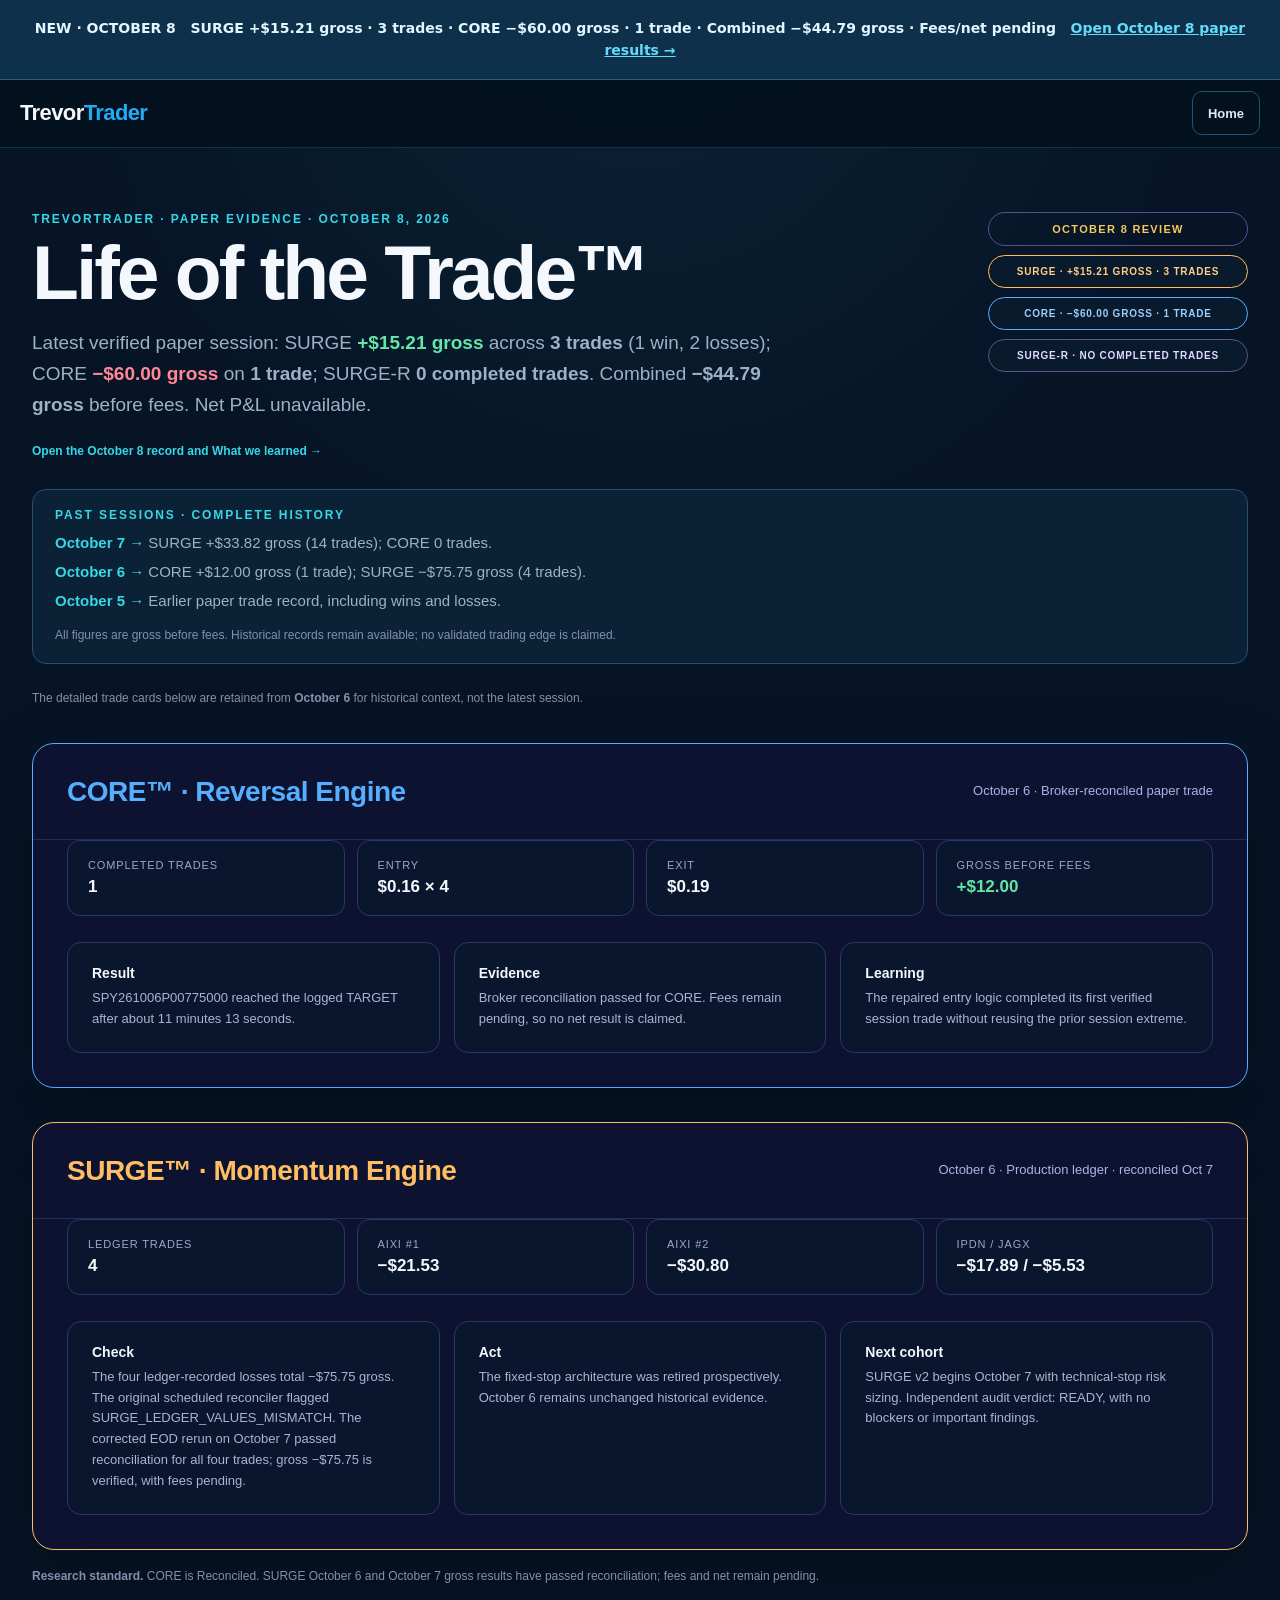
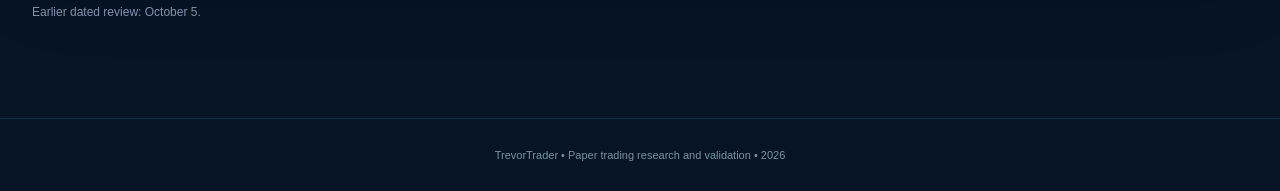
==== daily-review/index.html @ 9b9a7f78 "Feature October 8 on Life of the Trade and consolidate past session links" ====
<!DOCTYPE html>

<html lang="en">
<head>
<meta charset="utf-8"/>
<meta content="width=device-width,initial-scale=1,viewport-fit=cover" name="viewport"/>
<meta content="#061426" name="theme-color"/>
<meta content="October 8 reconciled CORE and SURGE paper results, What we learned, and links to all prior daily sessions." name="description"/>
<title>TrevorTrader | Life of the Trade</title>
<style>
:root {
  --bg:#061426;
  --panel:#0b1d33;
  --line:#1f4f78;
  --text:#f4f8fc;
  --muted:#9eb1c5;
  --cyan:#36d7e7;
  --green:#63e6a6;
  --red:#ff7185;
}

* {
  box-sizing:border-box;
}

html {
  -webkit-text-size-adjust:100%;
}

body {
  margin:0;
  background:
    radial-gradient(
      circle at 50% 0%,
      rgba(54,215,231,.08),
      transparent 30%
    ),
    var(--bg);
  color:var(--text);
  font-family:
    Inter,
    -apple-system,
    BlinkMacSystemFont,
    "Segoe UI",
    Arial,
    sans-serif;
}

a {
  color:inherit;
  text-decoration:none;
  -webkit-tap-highlight-color:transparent;
}

.topbar {
  min-height:68px;
  padding:
    0 max(20px,env(safe-area-inset-right))
    0 max(20px,env(safe-area-inset-left));
  display:flex;
  align-items:center;
  gap:20px;
  border-bottom:1px solid rgba(54,215,231,.18);
  background:rgba(4,17,31,.94);
  position:sticky;
  top:0;
  z-index:10;
  backdrop-filter:blur(14px);
  -webkit-backdrop-filter:blur(14px);
}

.brand {
  font-size:22px;
  font-weight:800;
  letter-spacing:-.6px;
}

.brand span {
  color:#22aaf4;
}

.nav {
  margin-left:auto;
  display:flex;
  align-items:center;
  gap:10px;
}

.nav a {
  min-height:44px;
  display:flex;
  align-items:center;
  justify-content:center;
  padding:0 15px;
  border:1px solid #1b5277;
  border-radius:10px;
  color:#d8eaf5;
  font-size:13px;
  font-weight:700;
}

.nav a.primary {
  background:#079cf1;
  border-color:#079cf1;
  color:white;
}

.wrap {
  width:min(1080px,calc(100% - 40px));
  margin:0 auto;
  padding:68px 0 80px;
}

.eyebrow {
  color:var(--cyan);
  font-size:12px;
  font-weight:800;
  letter-spacing:.16em;
}

h1 {
  font-size:clamp(38px,6vw,64px);
  line-height:1;
  letter-spacing:-2px;
  margin:10px 0 18px;
}

.intro {
  max-width:720px;
  color:var(--muted);
  font-size:17px;
  margin:0;
}

.summary {
  display:grid;
  grid-template-columns:repeat(3,1fr);
  gap:14px;
  margin:34px 0 44px;
}

.summary-card {
  padding:18px;
  border:1px solid var(--line);
  border-radius:15px;
  background:rgba(11,29,51,.82);
}

.summary-card small {
  display:block;
  color:var(--muted);
  text-transform:uppercase;
  letter-spacing:.09em;
  font-size:10px;
  font-weight:700;
}

.summary-card strong {
  display:block;
  margin-top:7px;
  font-size:21px;
}

.section-head {
  display:flex;
  justify-content:space-between;
  align-items:end;
  gap:20px;
  margin-bottom:16px;
}

.section-head h2 {
  margin:0;
  font-size:25px;
}

.section-head span {
  color:var(--muted);
  font-size:12px;
}

.reviews {
  display:grid;
  gap:14px;
}

.review {
  display:grid;
  grid-template-columns:1fr auto;
  gap:24px;
  align-items:center;
  padding:23px;
  border:1px solid var(--line);
  border-radius:17px;
  background:
    linear-gradient(
      135deg,
      rgba(11,35,58,.98),
      rgba(7,24,42,.98)
    );
  transition:transform .15s ease,border-color .15s ease;
}

.review:hover {
  transform:translateY(-2px);
  border-color:var(--cyan);
}

.latest {
  color:var(--green);
  font-size:10px;
  font-weight:800;
  letter-spacing:.14em;
  margin-bottom:7px;
}

.review-date {
  color:var(--cyan);
  font-size:11px;
  font-weight:800;
  letter-spacing:.12em;
}

.review h3 {
  margin:5px 0 7px;
  font-size:23px;
}

.meta {
  display:flex;
  flex-wrap:wrap;
  gap:8px 16px;
  color:var(--muted);
  font-size:13px;
}

.verified {
  color:var(--green);
  font-weight:700;
}

.result {
  text-align:right;
  min-width:130px;
}

.pnl {
  font-size:27px;
  font-weight:800;
}

.positive {
  color:var(--green);
}

.negative {
  color:var(--red);
}

.neutral {
  color:var(--text);
}

.open {
  margin-top:7px;
  color:var(--cyan);
  font-size:12px;
  font-weight:800;
}

.note {
  margin-top:36px;
  padding:20px;
  border:1px solid rgba(54,215,231,.22);
  border-radius:15px;
  background:rgba(7,24,42,.65);
  color:var(--muted);
  font-size:13px;
}

.note strong {
  color:#dff7ff;
}

footer {
  padding:
    30px 20px
    calc(30px + env(safe-area-inset-bottom));
  text-align:center;
  border-top:1px solid rgba(54,215,231,.15);
  color:#7893a5;
  font-size:11px;
}

@media(max-width:700px) {
  .topbar {
    min-height:64px;
    padding-left:max(14px,env(safe-area-inset-left));
    padding-right:max(14px,env(safe-area-inset-right));
  }

  .brand {
    font-size:19px;
  }

  .nav a {
    padding:0 12px;
    font-size:12px;
  }

  .wrap {
    width:calc(100% - 28px);
    padding:44px 0 60px;
  }

  h1 {
    font-size:42px;
    letter-spacing:-1.5px;
  }

  .intro {
    font-size:15px;
  }

  .summary {
    grid-template-columns:1fr;
    gap:9px;
    margin:26px 0 36px;
  }

  .summary-card {
    display:flex;
    justify-content:space-between;
    align-items:center;
    padding:14px 16px;
  }

  .summary-card strong {
    margin:0;
    font-size:18px;
  }

  .section-head {
    align-items:flex-start;
    flex-direction:column;
    gap:3px;
  }

  .review {
    grid-template-columns:1fr;
    gap:18px;
    padding:19px;
  }

  .review h3 {
    font-size:21px;
  }

  .result {
    display:flex;
    justify-content:space-between;
    align-items:center;
    text-align:left;
    min-width:0;
    padding-top:14px;
    border-top:1px solid #173b59;
  }

  .pnl {
    font-size:24px;
  }

  .open {
    margin:0;
  }

  .note {
    margin-top:28px;
    padding:17px;
  }
}

.trade-card{max-width:1120px;margin-left:auto;margin-right:auto}
.chart-shell svg{display:block;width:100%;height:auto}
.timeline{gap:18px}
.stage span{line-height:1.45}
.story p{line-height:1.5}
@media (min-width:900px){
  .wrap{max-width:1180px}
  .trade-card{padding:24px 26px 22px}
}
</style>
<style>
.life-preview{margin-top:38px;border:1px solid #1f4f78;border-radius:18px;background:#0b1d33;padding:26px;text-align:left}.life-preview h2{margin:0;font-size:22px}.life-preview .soon{float:right;color:#63e6a6;font-size:10px;font-weight:800;letter-spacing:.12em}.life-steps{display:grid;grid-template-columns:repeat(5,1fr);gap:9px;margin:22px 0}.life-step{border:1px solid #1b4567;border-radius:11px;padding:13px;background:#08182a}.life-step b{display:block;color:#36d7e7;font-size:10px;letter-spacing:.08em}.life-step strong{display:block;margin-top:6px;font-size:13px}.life-step span{display:block;margin-top:5px;color:#9eb1c5;font-size:10px;line-height:1.35}.life-chart{margin-top:18px;border-top:1px solid #173b59;padding-top:20px}.life-chart svg{width:100%;height:auto;display:block}.life-caption{display:grid;grid-template-columns:repeat(3,1fr);gap:10px;margin-top:22px}.life-caption div{border:1px solid #173b59;border-radius:10px;padding:13px}.life-caption strong{display:block;font-size:12px}.life-caption span{display:block;color:#9eb1c5;font-size:10px;line-height:1.4;margin-top:4px}@media(max-width:700px){.life-steps{grid-template-columns:1fr}.life-caption{grid-template-columns:1fr}.life-preview{padding:18px}}
</style><style>
.hero-life{display:flex;justify-content:space-between;gap:24px;align-items:end}.hero-life .soon-pill{white-space:nowrap;border:1px solid #594f93;border-radius:999px;padding:8px 13px;color:#f4c95d;font-size:10px;font-weight:800}.engine-stack{display:flex;flex-direction:column;gap:9px;align-items:flex-end}.engine-pill{white-space:nowrap;border:1px solid #2b5d7e;border-radius:999px;padding:10px 14px;background:#081a2c;color:#dcebf5;font-size:10px;font-weight:800;letter-spacing:.08em}.engine-pill.active{border-color:#36d7e7;color:#9cf4ff}.engine-pill.soon{border-color:#594f93;color:#f4c95d}.engine-pill small{color:#8298aa;font-size:8px;margin-right:6px;letter-spacing:.12em}@media(max-width:700px){.engine-stack{align-items:flex-start}}.trade-card{margin-top:30px;border:1px solid #2b3768;border-radius:18px;background:#0c1230;overflow:hidden}.trade-title{display:flex;justify-content:space-between;gap:20px;padding:20px 24px;border-bottom:1px solid #242d57}.trade-title h2{margin:0;font-size:20px}.trade-title span{color:#aab3e7;font-size:12px}.timeline{display:grid;grid-template-columns:repeat(5,1fr);padding:20px 24px 8px;position:relative}.timeline:before{content:"";position:absolute;left:7%;right:7%;top:34px;height:2px;background:linear-gradient(90deg,#805cff,#36d7e7,#63e6a6,#f4c95d)}.stage{position:relative;padding:32px 12px 12px 0}.stage i{position:absolute;top:5px;left:0;width:22px;height:22px;border-radius:50%;display:grid;place-items:center;background:#0c1230;border:1px solid #805cff;color:#fff;font-style:normal;font-size:10px}.stage strong{display:block;font-size:13px}.stage b{display:block;color:#78dff0;font-size:11px;margin-top:4px}.stage span{display:block;color:#9ca8c7;font-size:10px;line-height:1.35;margin-top:4px}.chart-shell{padding:8px 24px 0}.chart-shell svg{width:100%;height:auto;display:block}.metrics{display:grid;grid-template-columns:repeat(5,1fr);border-top:1px solid #242d57;border-bottom:1px solid #242d57}.metric{padding:15px 20px;border-right:1px solid #242d57}.metric:last-child{border-right:0}.metric small{display:block;color:#9ca8c7;font-size:10px}.metric strong{display:block;margin-top:4px;font-size:18px}.metric .gain{color:#63e6a6}.story{display:grid;grid-template-columns:repeat(3,1fr)}.story div{padding:20px 24px;border-right:1px solid #242d57}.story div:last-child{border-right:0}.story strong{display:block;font-size:12px}.story p{margin:7px 0 0;color:#a9b5cf;font-size:11px;line-height:1.5}.preview-note{margin:14px 2px 0;color:#8390ad;font-size:10px;line-height:1.5}@media(max-width:700px){.hero-life{align-items:flex-start;flex-direction:column}.timeline{grid-template-columns:1fr}.timeline:before{display:none}.stage{padding:10px 0 10px 34px}.stage i{top:8px}.metrics{grid-template-columns:1fr 1fr}.metric{border-bottom:1px solid #242d57}.story{grid-template-columns:1fr}.story div{border-right:0;border-bottom:1px solid #242d57}.trade-title{flex-direction:column}.chart-shell{padding:8px 10px 0}}
</style><style id="life-of-trade-redesign">
/* Life of the Trade desktop-first redesign */
.wrap{width:min(1440px,calc(100% - 64px));max-width:none;padding:64px 0 96px}
.hero-life{max-width:1320px;margin:0 auto 34px;align-items:center}
.hero-life h1{font-size:clamp(52px,6vw,82px);letter-spacing:-3px;margin:8px 0 16px}
.hero-life .intro{max-width:900px;font-size:19px;line-height:1.65}
.hero-life .soon-pill{padding:10px 16px;font-size:11px;letter-spacing:.12em}
.trade-card{max-width:1320px;margin:0 auto;border-radius:22px;padding:0!important;box-shadow:0 28px 80px rgba(0,0,0,.24)}
.trade-title{padding:28px 34px;align-items:center}
.trade-title h2{font-size:28px;letter-spacing:-.5px}
.trade-title span{font-size:13px}
.timeline{padding:28px 34px 20px;gap:22px}
.timeline:before{left:5%;right:5%;top:42px}
.stage{padding:38px 18px 18px 0}
.stage i{width:28px;height:28px;top:0;font-size:11px}
.stage strong{font-size:16px}
.stage b{font-size:13px;margin-top:6px}
.stage span{font-size:12px;line-height:1.5;margin-top:7px;max-width:190px}
.chart-shell{margin:10px 34px 30px;padding:20px 18px 12px;border:1px solid #242d57;border-radius:16px;background:#090f27;overflow-x:auto}
.chart-shell svg{width:100%;min-width:900px;height:auto}
.metrics{margin:0 34px 26px;gap:12px;border:0}
.metric{border:1px solid #2b3768!important;border-radius:13px;background:#09162d;padding:18px 20px}
.metric small{font-size:11px;text-transform:uppercase;letter-spacing:.08em}
.metric strong{font-size:24px;margin-top:6px}
.story{margin:0 34px 34px;gap:14px}
.story div{border:1px solid #2b3768!important;border-radius:14px;background:#09162d;padding:22px 24px}
.story strong{font-size:14px}
.story p{font-size:13px;line-height:1.6}
.preview-note{max-width:1320px;margin:16px auto 0;font-size:11px;line-height:1.6}
@media(max-width:900px){
 .wrap{width:min(100% - 36px,760px);padding:42px 0 72px}
 .hero-life{align-items:flex-start;flex-direction:column;margin-bottom:24px}
 .hero-life h1{font-size:clamp(44px,12vw,64px)}
 .hero-life .intro{font-size:16px}
 .trade-title{padding:22px}
 .timeline{grid-template-columns:1fr;padding:20px 22px;gap:4px}
 .timeline:before{display:none}
 .stage{padding:12px 0 12px 42px}
 .stage i{top:10px}
 .stage span{max-width:none}
 .chart-shell{margin:4px 16px 22px;padding:12px 8px 8px}
 .chart-shell svg{min-width:760px}
 .metrics{margin:0 16px 20px;grid-template-columns:repeat(2,1fr)}
 .story{margin:0 16px 22px;grid-template-columns:1fr}
}
@media(max-width:560px){
 .wrap{width:calc(100% - 24px);padding-top:30px}
 .topbar{min-height:58px}
 .brand{font-size:20px}
 .hero-life h1{font-size:44px;letter-spacing:-2px}
 .trade-title h2{font-size:24px}
 .metrics{grid-template-columns:1fr 1fr}
 .metric{padding:15px}
 .metric strong{font-size:20px}
}
</style>
<style id="three-engine-stories">
.trade-card{--engine:#56aeff;border-color:var(--engine)}.trade-card .trade-title h2{color:var(--engine)}.trade-card .timeline:before{background:var(--engine)}.trade-card .stage i{border-color:var(--engine)}.trade-card .stage b{color:var(--engine)}.engine-pill.core-pill{border-color:#56aeff;color:#9bceff}.engine-pill.surge-pill{border-color:#ffbe61;color:#ffce89}.story-disclosure{margin:16px 24px;padding:14px 16px;border:1px solid #ffffff20;border-radius:10px;color:#b7c8dc;font-size:12px;line-height:1.7}.trade-card{scroll-margin-top:24px}.metrics{grid-template-columns:repeat(4,minmax(0,1fr))}.metric strong{font-size:17px}.trade-title span{line-height:1.6}.chart-shell svg text{font-family:Arial,sans-serif}.chart-shell svg{min-width:720px}.trade-title h2{line-height:1.4}.preview-note{font-size:12px;line-height:1.7}@media(max-width:700px){.metrics{grid-template-columns:repeat(2,minmax(0,1fr))}.story-disclosure{margin:14px}.engine-pill{white-space:normal}.chart-shell svg{min-width:720px}}
</style><style id="hero-alignment-2026-10-08">
/* Shared edges: hero, review link and historical record all use .wrap width. */
.hero-life{max-width:none;width:100%;display:grid;grid-template-columns:minmax(0,1fr) 260px;gap:28px;align-items:start;margin:0 auto 20px}
.hero-life>div:first-child{min-width:0}
.hero-life .intro{max-width:780px}
.hero-life .engine-stack{width:100%;display:flex;flex-direction:column;align-items:stretch;gap:9px}
.hero-life .engine-stack>*{display:block;width:100%;text-align:center;white-space:normal}
.hero-life .engine-pill{padding:10px 12px}
@media(max-width:900px){
 .hero-life{grid-template-columns:minmax(0,1fr);gap:20px}
 .hero-life .engine-stack{width:min(100%,360px)}
}
</style><style id="slogan-branding">.engine-story-tagline{display:inline-block;font-size:14px;font-weight:500;letter-spacing:0;color:#bfd1e1;margin-top:8px}.engine-story-tagline sup{font-size:9px}</style><style id="stop-outcome-stats">.metric .loss{color:#ff9aa6}</style></head>
<body>
<div style="padding:17px 20px;text-align:center;background:#0e304a;border-bottom:1px solid #285f7d;color:#e1f6ff;font:600 14px/1.6 system-ui,sans-serif"><strong>NEW · OCTOBER 8</strong> &nbsp; SURGE +$15.21 gross · 3 trades · CORE −$60.00 gross · 1 trade · Combined −$44.79 gross · Fees/net pending &nbsp; <a style="color:#65dbfa;text-decoration:underline" href="2026-10-08/">Open October 8 paper results →</a></div>
<header class="topbar">
<a class="brand" href="../">
    Trevor<span>Trader</span>
</a>
<nav aria-label="Daily Review navigation" class="nav">
<a href="../">Home</a>
</nav>
</header>
<main class="wrap"><div class="hero-life"><div><div class="eyebrow">TREVORTRADER · PAPER EVIDENCE · OCTOBER 8, 2026</div><h1>Life of the Trade™</h1><p class="intro">Latest verified paper session: SURGE <strong style="color:#63e6a6">+$15.21 gross</strong> across <strong>3 trades</strong> (1 win, 2 losses); CORE <strong style="color:#ff8798">−$60.00 gross</strong> on <strong>1 trade</strong>; SURGE-R <strong>0 completed trades</strong>. Combined <strong>−$44.79 gross</strong> before fees. Net P&amp;L unavailable.</p></div><div class="engine-stack"><span class="soon-pill">OCTOBER 8 REVIEW</span><a class="engine-pill surge-pill" href="2026-10-08/">SURGE · +$15.21 GROSS · 3 TRADES</a><a class="engine-pill core-pill" href="2026-10-08/">CORE · −$60.00 GROSS · 1 TRADE</a><a class="engine-pill" href="2026-10-08/" style="border:1px solid #5e5588;color:#e0d9ff">SURGE-R · NO COMPLETED TRADES</a></div></div><p class="preview-note" style="margin-bottom:28px"><a href="2026-10-08/#what-we-learned" style="color:#36d7e7;font-weight:800">Open the October 8 record and What we learned →</a></p><section style="padding:18px 22px;margin:0 0 24px;border:1px solid #245170;border-radius:14px;background:#0b2135"><div class="eyebrow">PAST SESSIONS · COMPLETE HISTORY</div><p class="intro" style="margin:12px 0;font-size:15px"><a href="2026-10-07/" style="color:#36d7e7;font-weight:800">October 7 →</a> SURGE +$33.82 gross (14 trades); CORE 0 trades.</p><p class="intro" style="margin:12px 0;font-size:15px"><a href="2026-10-06/" style="color:#36d7e7;font-weight:800">October 6 →</a> CORE +$12.00 gross (1 trade); SURGE −$75.75 gross (4 trades).</p><p class="intro" style="margin:12px 0;font-size:15px"><a href="2026-10-05/" style="color:#36d7e7;font-weight:800">October 5 →</a> Earlier paper trade record, including wins and losses.</p><p class="preview-note">All figures are gross before fees. Historical records remain available; no validated trading edge is claimed.</p></section><p class="preview-note" style="margin-bottom:14px">The detailed trade cards below are retained from <strong>October 6</strong> for historical context, not the latest session.</p><section class="trade-card" id="core-story" style="margin-top:34px;--engine:#56aeff"><div class="trade-title"><h2>CORE™ · Reversal Engine</h2><span>October 6 · Broker-reconciled paper trade</span></div><div class="metrics"><div class="metric"><small>Completed trades</small><strong>1</strong></div><div class="metric"><small>Entry</small><strong>$0.16 × 4</strong></div><div class="metric"><small>Exit</small><strong>$0.19</strong></div><div class="metric"><small>Gross before fees</small><strong class="gain">+$12.00</strong></div></div><div class="story"><div><strong>Result</strong><p>SPY261006P00775000 reached the logged TARGET after about 11 minutes 13 seconds.</p></div><div><strong>Evidence</strong><p>Broker reconciliation passed for CORE. Fees remain pending, so no net result is claimed.</p></div><div><strong>Learning</strong><p>The repaired entry logic completed its first verified session trade without reusing the prior session extreme.</p></div></div></section><section class="trade-card" id="surge-story" style="margin-top:34px;--engine:#ffbe61"><div class="trade-title"><h2>SURGE™ · Momentum Engine</h2><span>October 6 · Production ledger · reconciled Oct 7</span></div><div class="metrics"><div class="metric"><small>Ledger trades</small><strong>4</strong></div><div class="metric"><small>AIXI #1</small><strong>−$21.53</strong></div><div class="metric"><small>AIXI #2</small><strong>−$30.80</strong></div><div class="metric"><small>IPDN / JAGX</small><strong>−$17.89 / −$5.53</strong></div></div><div class="story"><div><strong>Check</strong><p>The four ledger-recorded losses total −$75.75 gross. The original scheduled reconciler flagged SURGE_LEDGER_VALUES_MISMATCH. The corrected EOD rerun on October 7 passed reconciliation for all four trades; gross −$75.75 is verified, with fees pending.</p></div><div><strong>Act</strong><p>The fixed-stop architecture was retired prospectively. October 6 remains unchanged historical evidence.</p></div><div><strong>Next cohort</strong><p>SURGE v2 begins October 7 with technical-stop risk sizing. Independent audit verdict: READY, with no blockers or important findings.</p></div></div></section><p class="preview-note"><strong>Research standard.</strong> CORE is Reconciled. SURGE October 6 and October 7 gross results have passed reconciliation; fees and net remain pending.</p><p class="preview-note">Earlier dated review: <a href="2026-10-05/">October 5</a>.</p></main>
<footer>
  TrevorTrader • Paper trading research and validation • 2026
</footer>
<!-- published: 2026-10-05 | actual paper trade stories -->
</body>
</html>
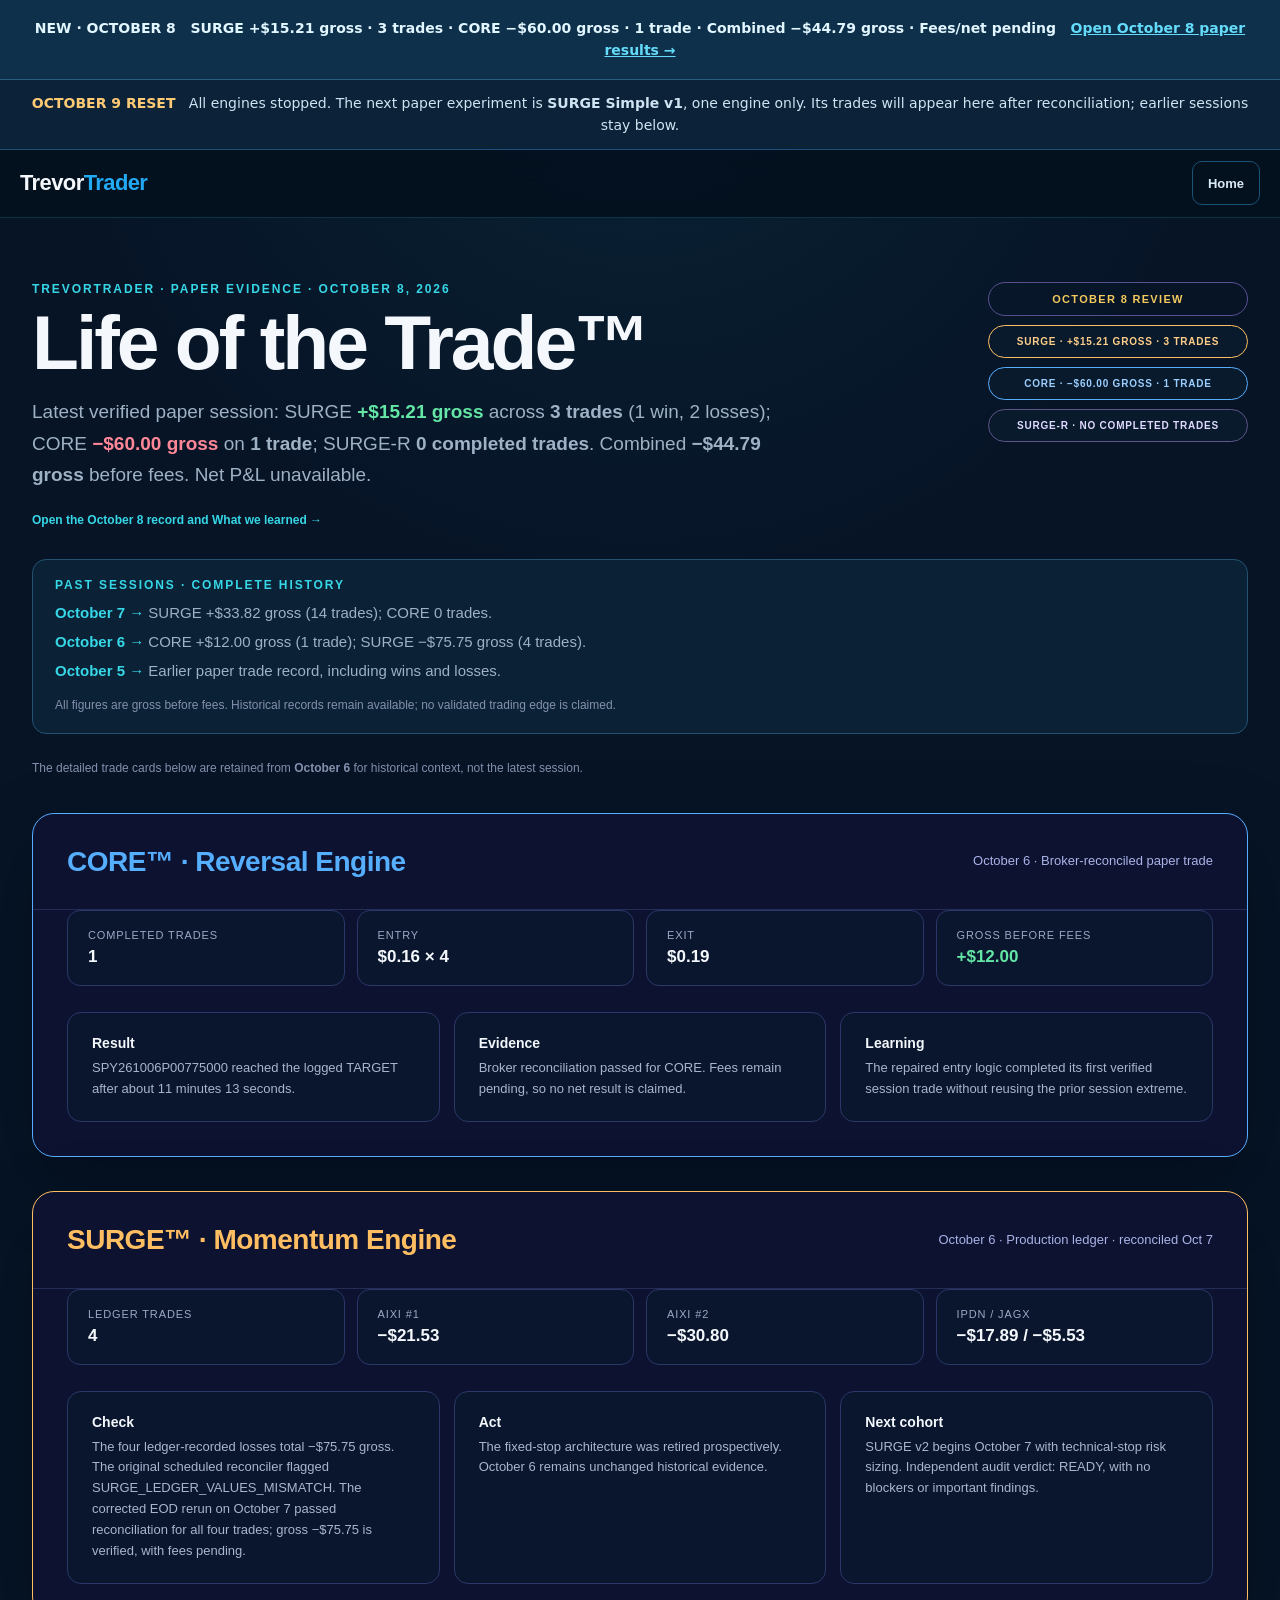
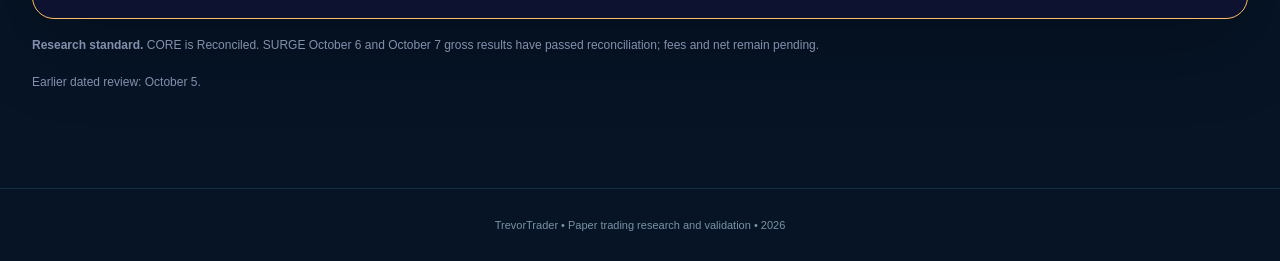
==== commit 28bf3292: "Add October 9 strategy reset to Life of the Trade" ====
--- a/daily-review/index.html
+++ b/daily-review/index.html
@@ -467,6 +467,7 @@
 </style><style id="slogan-branding">.engine-story-tagline{display:inline-block;font-size:14px;font-weight:500;letter-spacing:0;color:#bfd1e1;margin-top:8px}.engine-story-tagline sup{font-size:9px}</style><style id="stop-outcome-stats">.metric .loss{color:#ff9aa6}</style></head>
 <body>
 <div style="padding:17px 20px;text-align:center;background:#0e304a;border-bottom:1px solid #285f7d;color:#e1f6ff;font:600 14px/1.6 system-ui,sans-serif"><strong>NEW · OCTOBER 8</strong> &nbsp; SURGE +$15.21 gross · 3 trades · CORE −$60.00 gross · 1 trade · Combined −$44.79 gross · Fees/net pending &nbsp; <a style="color:#65dbfa;text-decoration:underline" href="2026-10-08/">Open October 8 paper results →</a></div>
+<div style="padding:12px 20px;text-align:center;background:#0b2238;border-bottom:1px solid #1f4f78;color:#cfe3f1;font:500 14px/1.6 system-ui,sans-serif"><strong style="color:#ffca75">OCTOBER 9 RESET</strong> &nbsp; All engines stopped. The next paper experiment is <strong>SURGE Simple v1</strong>, one engine only. Its trades will appear here after reconciliation; earlier sessions stay below.</div>
 <header class="topbar">
 <a class="brand" href="../">
     Trevor<span>Trader</span>
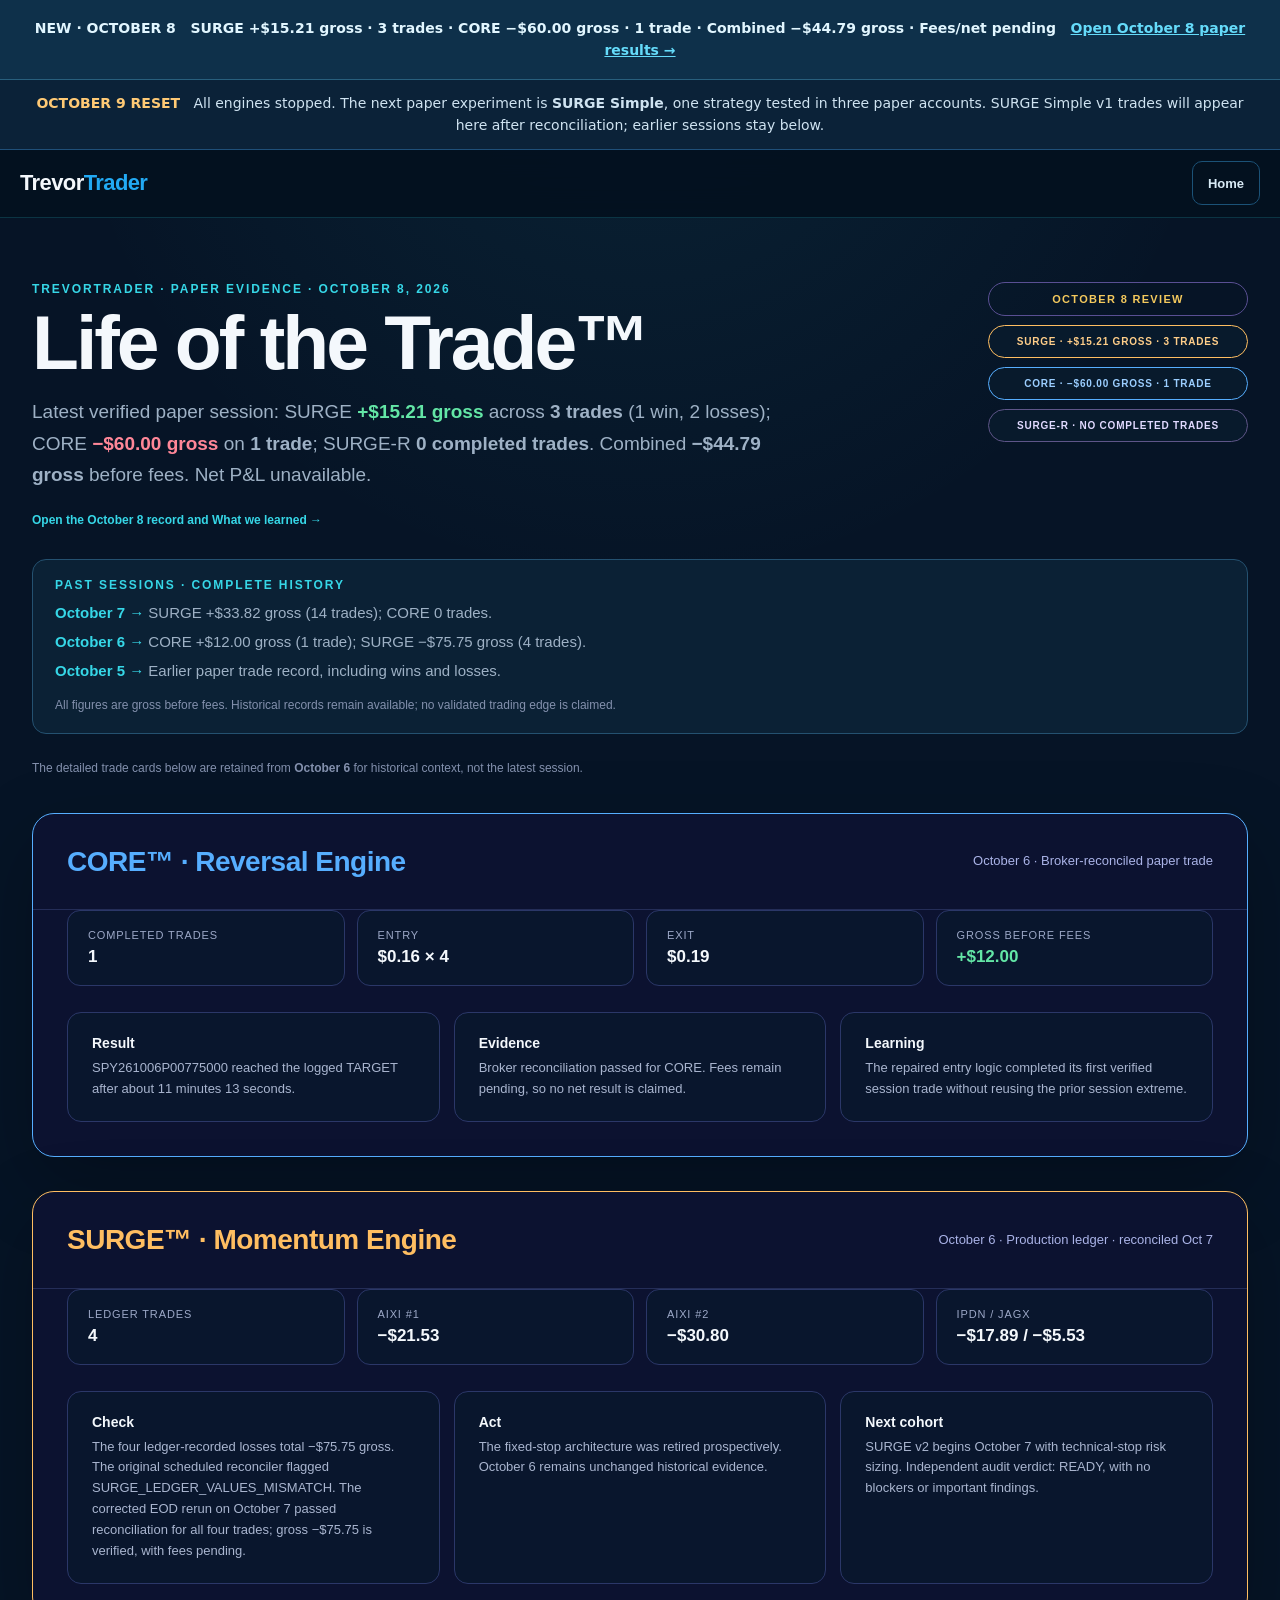
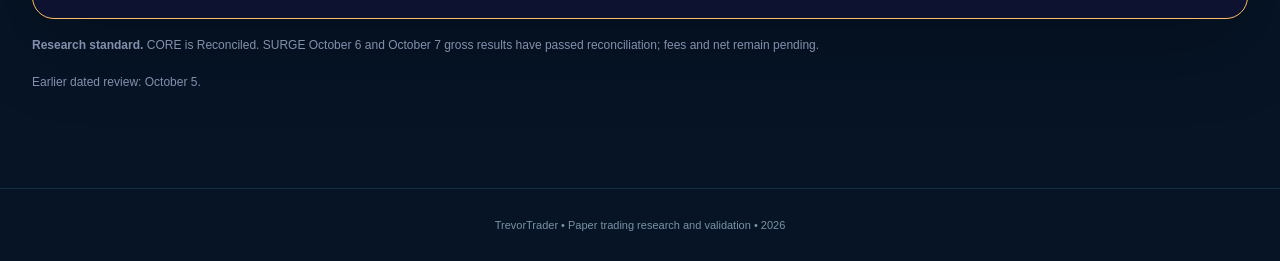
==== commit fdccebb2: "Clarify three paper accounts in Daily Review" ====
--- a/daily-review/index.html
+++ b/daily-review/index.html
@@ -467,7 +467,7 @@
 </style><style id="slogan-branding">.engine-story-tagline{display:inline-block;font-size:14px;font-weight:500;letter-spacing:0;color:#bfd1e1;margin-top:8px}.engine-story-tagline sup{font-size:9px}</style><style id="stop-outcome-stats">.metric .loss{color:#ff9aa6}</style></head>
 <body>
 <div style="padding:17px 20px;text-align:center;background:#0e304a;border-bottom:1px solid #285f7d;color:#e1f6ff;font:600 14px/1.6 system-ui,sans-serif"><strong>NEW · OCTOBER 8</strong> &nbsp; SURGE +$15.21 gross · 3 trades · CORE −$60.00 gross · 1 trade · Combined −$44.79 gross · Fees/net pending &nbsp; <a style="color:#65dbfa;text-decoration:underline" href="2026-10-08/">Open October 8 paper results →</a></div>
-<div style="padding:12px 20px;text-align:center;background:#0b2238;border-bottom:1px solid #1f4f78;color:#cfe3f1;font:500 14px/1.6 system-ui,sans-serif"><strong style="color:#ffca75">OCTOBER 9 RESET</strong> &nbsp; All engines stopped. The next paper experiment is <strong>SURGE Simple v1</strong>, one engine only. Its trades will appear here after reconciliation; earlier sessions stay below.</div>
+<div style="padding:12px 20px;text-align:center;background:#0b2238;border-bottom:1px solid #1f4f78;color:#cfe3f1;font:500 14px/1.6 system-ui,sans-serif"><strong style="color:#ffca75">OCTOBER 9 RESET</strong> &nbsp; All engines stopped. The next paper experiment is <strong>SURGE Simple</strong>, one strategy tested in three paper accounts. SURGE Simple v1 trades will appear here after reconciliation; earlier sessions stay below.</div>
 <header class="topbar">
 <a class="brand" href="../">
     Trevor<span>Trader</span>
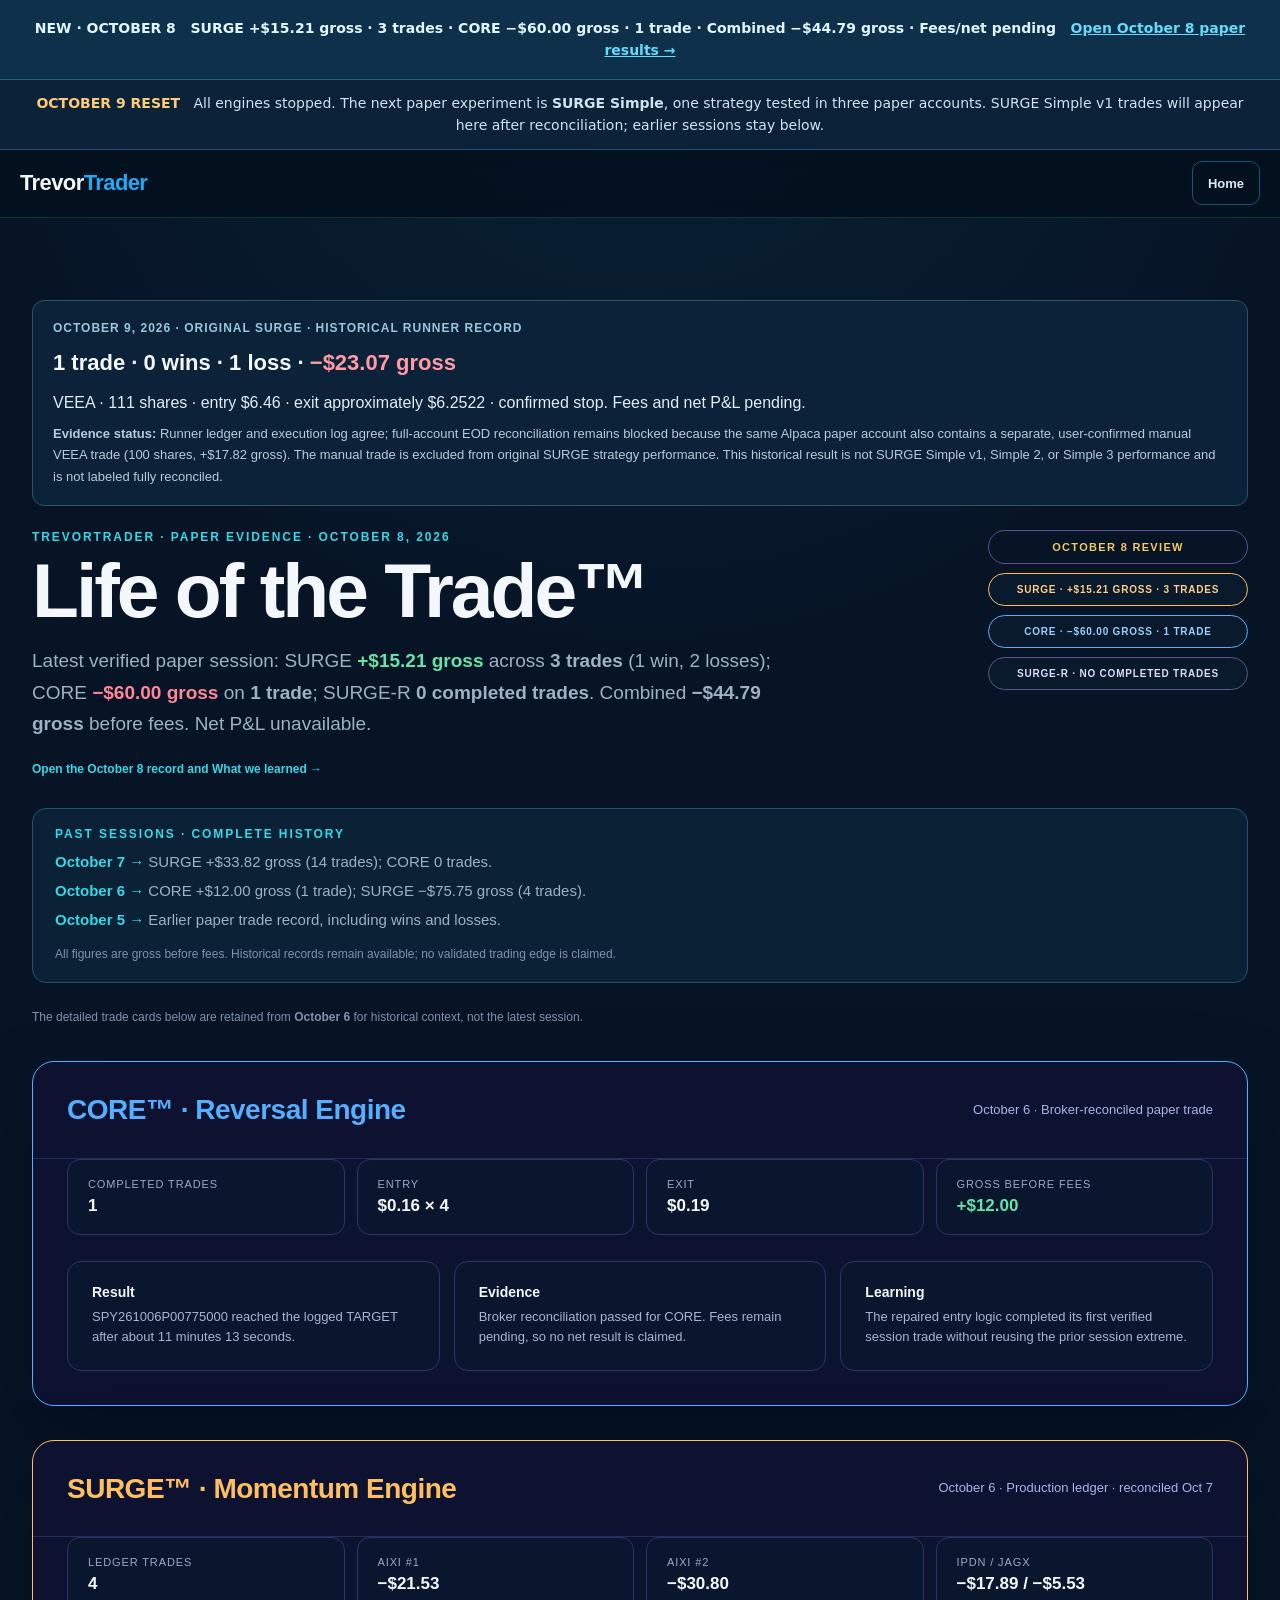
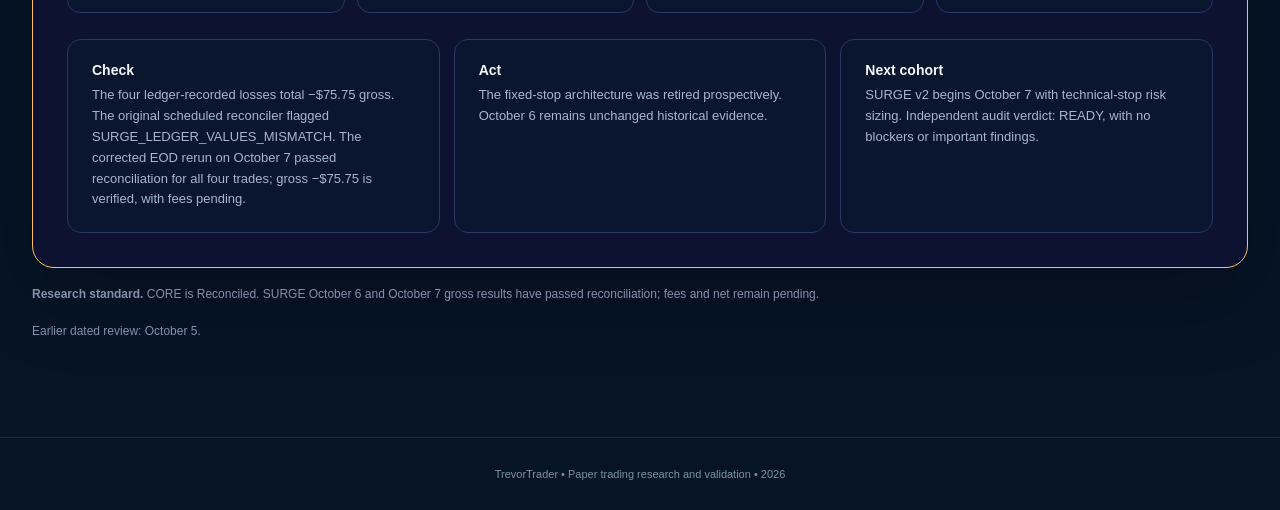
==== commit c756ab16: "Document Oct 9 original SURGE runner loss separately from manual trade" ====
--- a/daily-review/index.html
+++ b/daily-review/index.html
@@ -476,7 +476,7 @@
 <a href="../">Home</a>
 </nav>
 </header>
-<main class="wrap"><div class="hero-life"><div><div class="eyebrow">TREVORTRADER · PAPER EVIDENCE · OCTOBER 8, 2026</div><h1>Life of the Trade™</h1><p class="intro">Latest verified paper session: SURGE <strong style="color:#63e6a6">+$15.21 gross</strong> across <strong>3 trades</strong> (1 win, 2 losses); CORE <strong style="color:#ff8798">−$60.00 gross</strong> on <strong>1 trade</strong>; SURGE-R <strong>0 completed trades</strong>. Combined <strong>−$44.79 gross</strong> before fees. Net P&amp;L unavailable.</p></div><div class="engine-stack"><span class="soon-pill">OCTOBER 8 REVIEW</span><a class="engine-pill surge-pill" href="2026-10-08/">SURGE · +$15.21 GROSS · 3 TRADES</a><a class="engine-pill core-pill" href="2026-10-08/">CORE · −$60.00 GROSS · 1 TRADE</a><a class="engine-pill" href="2026-10-08/" style="border:1px solid #5e5588;color:#e0d9ff">SURGE-R · NO COMPLETED TRADES</a></div></div><p class="preview-note" style="margin-bottom:28px"><a href="2026-10-08/#what-we-learned" style="color:#36d7e7;font-weight:800">Open the October 8 record and What we learned →</a></p><section style="padding:18px 22px;margin:0 0 24px;border:1px solid #245170;border-radius:14px;background:#0b2135"><div class="eyebrow">PAST SESSIONS · COMPLETE HISTORY</div><p class="intro" style="margin:12px 0;font-size:15px"><a href="2026-10-07/" style="color:#36d7e7;font-weight:800">October 7 →</a> SURGE +$33.82 gross (14 trades); CORE 0 trades.</p><p class="intro" style="margin:12px 0;font-size:15px"><a href="2026-10-06/" style="color:#36d7e7;font-weight:800">October 6 →</a> CORE +$12.00 gross (1 trade); SURGE −$75.75 gross (4 trades).</p><p class="intro" style="margin:12px 0;font-size:15px"><a href="2026-10-05/" style="color:#36d7e7;font-weight:800">October 5 →</a> Earlier paper trade record, including wins and losses.</p><p class="preview-note">All figures are gross before fees. Historical records remain available; no validated trading edge is claimed.</p></section><p class="preview-note" style="margin-bottom:14px">The detailed trade cards below are retained from <strong>October 6</strong> for historical context, not the latest session.</p><section class="trade-card" id="core-story" style="margin-top:34px;--engine:#56aeff"><div class="trade-title"><h2>CORE™ · Reversal Engine</h2><span>October 6 · Broker-reconciled paper trade</span></div><div class="metrics"><div class="metric"><small>Completed trades</small><strong>1</strong></div><div class="metric"><small>Entry</small><strong>$0.16 × 4</strong></div><div class="metric"><small>Exit</small><strong>$0.19</strong></div><div class="metric"><small>Gross before fees</small><strong class="gain">+$12.00</strong></div></div><div class="story"><div><strong>Result</strong><p>SPY261006P00775000 reached the logged TARGET after about 11 minutes 13 seconds.</p></div><div><strong>Evidence</strong><p>Broker reconciliation passed for CORE. Fees remain pending, so no net result is claimed.</p></div><div><strong>Learning</strong><p>The repaired entry logic completed its first verified session trade without reusing the prior session extreme.</p></div></div></section><section class="trade-card" id="surge-story" style="margin-top:34px;--engine:#ffbe61"><div class="trade-title"><h2>SURGE™ · Momentum Engine</h2><span>October 6 · Production ledger · reconciled Oct 7</span></div><div class="metrics"><div class="metric"><small>Ledger trades</small><strong>4</strong></div><div class="metric"><small>AIXI #1</small><strong>−$21.53</strong></div><div class="metric"><small>AIXI #2</small><strong>−$30.80</strong></div><div class="metric"><small>IPDN / JAGX</small><strong>−$17.89 / −$5.53</strong></div></div><div class="story"><div><strong>Check</strong><p>The four ledger-recorded losses total −$75.75 gross. The original scheduled reconciler flagged SURGE_LEDGER_VALUES_MISMATCH. The corrected EOD rerun on October 7 passed reconciliation for all four trades; gross −$75.75 is verified, with fees pending.</p></div><div><strong>Act</strong><p>The fixed-stop architecture was retired prospectively. October 6 remains unchanged historical evidence.</p></div><div><strong>Next cohort</strong><p>SURGE v2 begins October 7 with technical-stop risk sizing. Independent audit verdict: READY, with no blockers or important findings.</p></div></div></section><p class="preview-note"><strong>Research standard.</strong> CORE is Reconciled. SURGE October 6 and October 7 gross results have passed reconciliation; fees and net remain pending.</p><p class="preview-note">Earlier dated review: <a href="2026-10-05/">October 5</a>.</p></main>
+<main class="wrap"><section aria-label="October 9 original SURGE historical result" style="margin:18px auto 24px;padding:18px 20px;border:1px solid #31516a;border-radius:12px;background:#0b2238;color:#e1edf6;line-height:1.65"><p style="margin:0 0 7px;font-size:12px;letter-spacing:1px;color:#9cc6df;font-weight:750">OCTOBER 9, 2026 · ORIGINAL SURGE · HISTORICAL RUNNER RECORD</p><h2 style="margin:0 0 8px;font-size:22px;color:#f5f9ff">1 trade · 0 wins · 1 loss · <span style="color:#ff9ba7">−$23.07 gross</span></h2><p style="margin:0 0 7px">VEEA · 111 shares · entry $6.46 · exit approximately $6.2522 · confirmed stop. Fees and net P&amp;L pending.</p><p style="margin:0;font-size:13px;color:#b8cbd9"><strong>Evidence status:</strong> Runner ledger and execution log agree; full-account EOD reconciliation remains blocked because the same Alpaca paper account also contains a separate, user-confirmed manual VEEA trade (100 shares, +$17.82 gross). The manual trade is excluded from original SURGE strategy performance. This historical result is not SURGE Simple v1, Simple 2, or Simple 3 performance and is not labeled fully reconciled.</p></section><div class="hero-life"><div><div class="eyebrow">TREVORTRADER · PAPER EVIDENCE · OCTOBER 8, 2026</div><h1>Life of the Trade™</h1><p class="intro">Latest verified paper session: SURGE <strong style="color:#63e6a6">+$15.21 gross</strong> across <strong>3 trades</strong> (1 win, 2 losses); CORE <strong style="color:#ff8798">−$60.00 gross</strong> on <strong>1 trade</strong>; SURGE-R <strong>0 completed trades</strong>. Combined <strong>−$44.79 gross</strong> before fees. Net P&amp;L unavailable.</p></div><div class="engine-stack"><span class="soon-pill">OCTOBER 8 REVIEW</span><a class="engine-pill surge-pill" href="2026-10-08/">SURGE · +$15.21 GROSS · 3 TRADES</a><a class="engine-pill core-pill" href="2026-10-08/">CORE · −$60.00 GROSS · 1 TRADE</a><a class="engine-pill" href="2026-10-08/" style="border:1px solid #5e5588;color:#e0d9ff">SURGE-R · NO COMPLETED TRADES</a></div></div><p class="preview-note" style="margin-bottom:28px"><a href="2026-10-08/#what-we-learned" style="color:#36d7e7;font-weight:800">Open the October 8 record and What we learned →</a></p><section style="padding:18px 22px;margin:0 0 24px;border:1px solid #245170;border-radius:14px;background:#0b2135"><div class="eyebrow">PAST SESSIONS · COMPLETE HISTORY</div><p class="intro" style="margin:12px 0;font-size:15px"><a href="2026-10-07/" style="color:#36d7e7;font-weight:800">October 7 →</a> SURGE +$33.82 gross (14 trades); CORE 0 trades.</p><p class="intro" style="margin:12px 0;font-size:15px"><a href="2026-10-06/" style="color:#36d7e7;font-weight:800">October 6 →</a> CORE +$12.00 gross (1 trade); SURGE −$75.75 gross (4 trades).</p><p class="intro" style="margin:12px 0;font-size:15px"><a href="2026-10-05/" style="color:#36d7e7;font-weight:800">October 5 →</a> Earlier paper trade record, including wins and losses.</p><p class="preview-note">All figures are gross before fees. Historical records remain available; no validated trading edge is claimed.</p></section><p class="preview-note" style="margin-bottom:14px">The detailed trade cards below are retained from <strong>October 6</strong> for historical context, not the latest session.</p><section class="trade-card" id="core-story" style="margin-top:34px;--engine:#56aeff"><div class="trade-title"><h2>CORE™ · Reversal Engine</h2><span>October 6 · Broker-reconciled paper trade</span></div><div class="metrics"><div class="metric"><small>Completed trades</small><strong>1</strong></div><div class="metric"><small>Entry</small><strong>$0.16 × 4</strong></div><div class="metric"><small>Exit</small><strong>$0.19</strong></div><div class="metric"><small>Gross before fees</small><strong class="gain">+$12.00</strong></div></div><div class="story"><div><strong>Result</strong><p>SPY261006P00775000 reached the logged TARGET after about 11 minutes 13 seconds.</p></div><div><strong>Evidence</strong><p>Broker reconciliation passed for CORE. Fees remain pending, so no net result is claimed.</p></div><div><strong>Learning</strong><p>The repaired entry logic completed its first verified session trade without reusing the prior session extreme.</p></div></div></section><section class="trade-card" id="surge-story" style="margin-top:34px;--engine:#ffbe61"><div class="trade-title"><h2>SURGE™ · Momentum Engine</h2><span>October 6 · Production ledger · reconciled Oct 7</span></div><div class="metrics"><div class="metric"><small>Ledger trades</small><strong>4</strong></div><div class="metric"><small>AIXI #1</small><strong>−$21.53</strong></div><div class="metric"><small>AIXI #2</small><strong>−$30.80</strong></div><div class="metric"><small>IPDN / JAGX</small><strong>−$17.89 / −$5.53</strong></div></div><div class="story"><div><strong>Check</strong><p>The four ledger-recorded losses total −$75.75 gross. The original scheduled reconciler flagged SURGE_LEDGER_VALUES_MISMATCH. The corrected EOD rerun on October 7 passed reconciliation for all four trades; gross −$75.75 is verified, with fees pending.</p></div><div><strong>Act</strong><p>The fixed-stop architecture was retired prospectively. October 6 remains unchanged historical evidence.</p></div><div><strong>Next cohort</strong><p>SURGE v2 begins October 7 with technical-stop risk sizing. Independent audit verdict: READY, with no blockers or important findings.</p></div></div></section><p class="preview-note"><strong>Research standard.</strong> CORE is Reconciled. SURGE October 6 and October 7 gross results have passed reconciliation; fees and net remain pending.</p><p class="preview-note">Earlier dated review: <a href="2026-10-05/">October 5</a>.</p></main>
 <footer>
   TrevorTrader • Paper trading research and validation • 2026
 </footer>
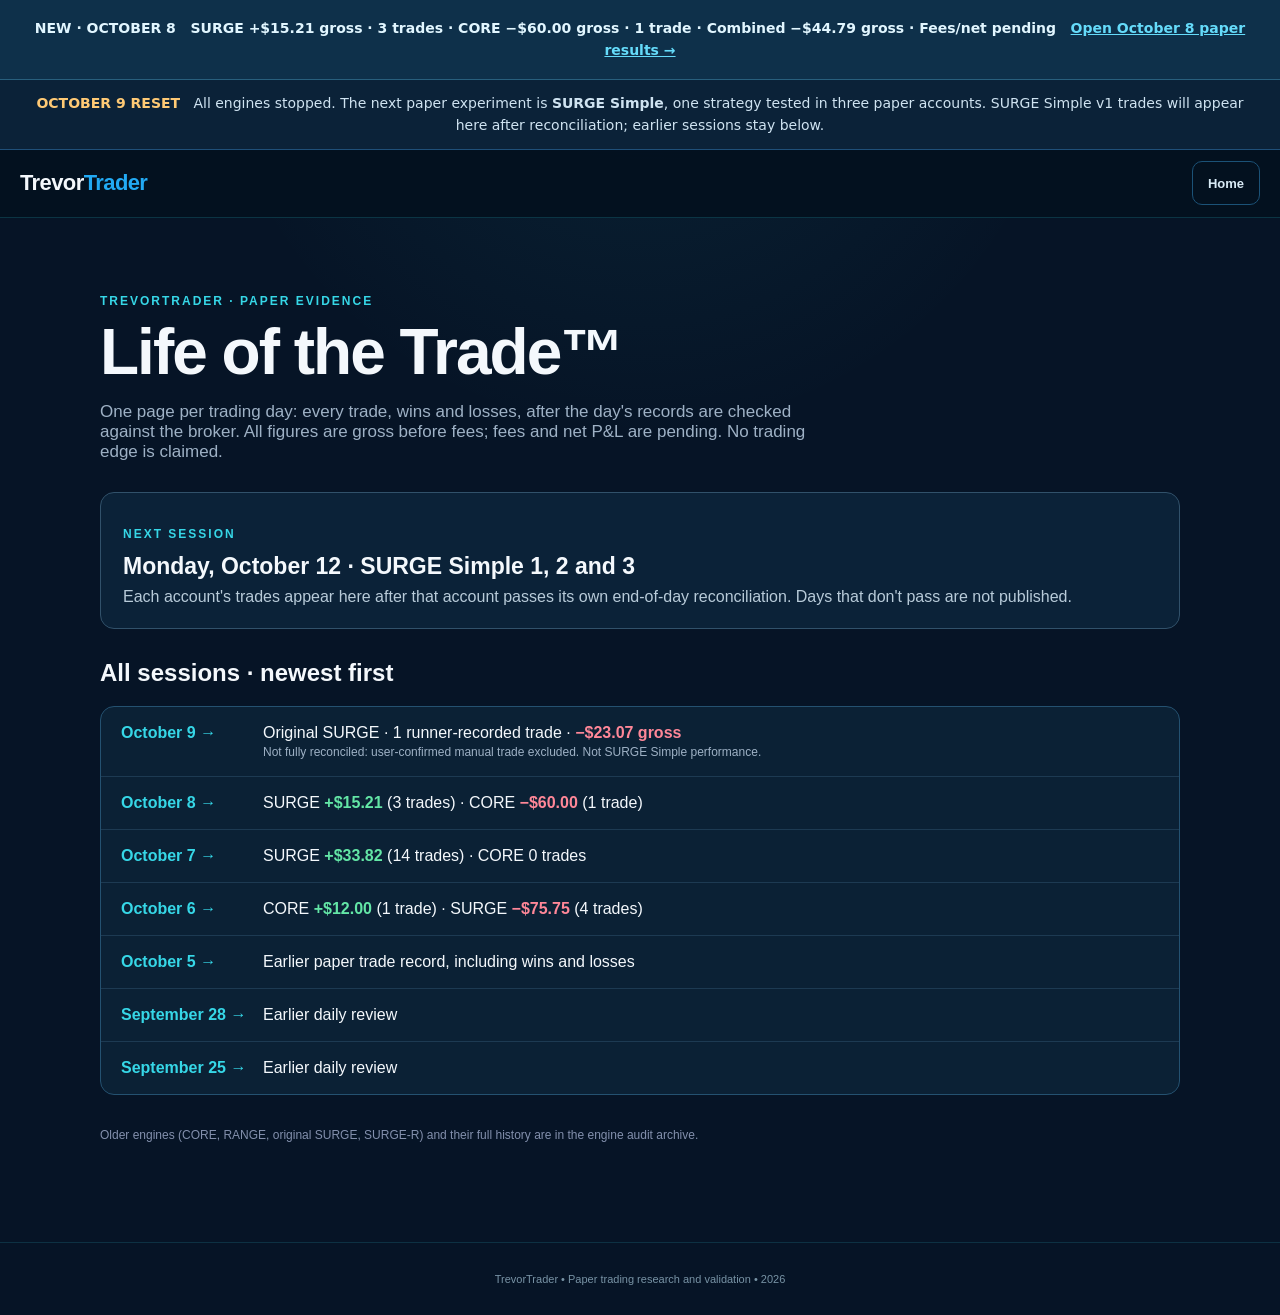
==== commit 4015adf4: "Simplify Life of the Trade archive to next session and chronological reviews" ====
--- a/daily-review/index.html
+++ b/daily-review/index.html
@@ -5,7 +5,7 @@
 <meta charset="utf-8"/>
 <meta content="width=device-width,initial-scale=1,viewport-fit=cover" name="viewport"/>
 <meta content="#061426" name="theme-color"/>
-<meta content="October 8 reconciled CORE and SURGE paper results, What we learned, and links to all prior daily sessions." name="description"/>
+<meta content="Every TrevorTrader paper trading session, newest first: trades, wins and losses, gross before fees." name="description"/>
 <title>TrevorTrader | Life of the Trade</title>
 <style>
 :root {
@@ -464,7 +464,7 @@
  .hero-life{grid-template-columns:minmax(0,1fr);gap:20px}
  .hero-life .engine-stack{width:min(100%,360px)}
 }
-</style><style id="slogan-branding">.engine-story-tagline{display:inline-block;font-size:14px;font-weight:500;letter-spacing:0;color:#bfd1e1;margin-top:8px}.engine-story-tagline sup{font-size:9px}</style><style id="stop-outcome-stats">.metric .loss{color:#ff9aa6}</style></head>
+</style><style id="slogan-branding">.engine-story-tagline{display:inline-block;font-size:14px;font-weight:500;letter-spacing:0;color:#bfd1e1;margin-top:8px}.engine-story-tagline sup{font-size:9px}</style><style id="stop-outcome-stats">.metric .loss{color:#ff9aa6}</style><style>.dr-next{margin:30px 0;padding:22px;border:1px solid #31516a;border-radius:14px;background:#0b2238}.dr-next h2{margin:4px 0 8px;font-size:23px}.dr-next p:last-child{margin:0;color:#b8cbd9}.dr-list{list-style:none;padding:0;margin:15px 0 30px;border:1px solid #245170;border-radius:14px;background:#0b2135;overflow:hidden}.dr-list li{display:flex;flex-wrap:wrap;gap:12px;padding:17px 20px;border-bottom:1px solid #1d3a52}.dr-list li:last-child{border-bottom:0}.dr-list a{color:#36d7e7;font-weight:800;min-width:130px}.dr-list span{flex:1 1 240px}.dr-list small{display:block;color:#9eb1c5;font-size:12px;margin-top:3px}.gain{color:#63e6a6}.loss{color:#ff8798}.eyebrow{color:#36d7e7;font-size:12px;font-weight:800;letter-spacing:2px}.wrap{max-width:1080px}</style></head>
 <body>
 <div style="padding:17px 20px;text-align:center;background:#0e304a;border-bottom:1px solid #285f7d;color:#e1f6ff;font:600 14px/1.6 system-ui,sans-serif"><strong>NEW · OCTOBER 8</strong> &nbsp; SURGE +$15.21 gross · 3 trades · CORE −$60.00 gross · 1 trade · Combined −$44.79 gross · Fees/net pending &nbsp; <a style="color:#65dbfa;text-decoration:underline" href="2026-10-08/">Open October 8 paper results →</a></div>
 <div style="padding:12px 20px;text-align:center;background:#0b2238;border-bottom:1px solid #1f4f78;color:#cfe3f1;font:500 14px/1.6 system-ui,sans-serif"><strong style="color:#ffca75">OCTOBER 9 RESET</strong> &nbsp; All engines stopped. The next paper experiment is <strong>SURGE Simple</strong>, one strategy tested in three paper accounts. SURGE Simple v1 trades will appear here after reconciliation; earlier sessions stay below.</div>
@@ -476,7 +476,19 @@
 <a href="../">Home</a>
 </nav>
 </header>
-<main class="wrap"><section aria-label="October 9 original SURGE historical result" style="margin:18px auto 24px;padding:18px 20px;border:1px solid #31516a;border-radius:12px;background:#0b2238;color:#e1edf6;line-height:1.65"><p style="margin:0 0 7px;font-size:12px;letter-spacing:1px;color:#9cc6df;font-weight:750">OCTOBER 9, 2026 · ORIGINAL SURGE · HISTORICAL RUNNER RECORD</p><h2 style="margin:0 0 8px;font-size:22px;color:#f5f9ff">1 trade · 0 wins · 1 loss · <span style="color:#ff9ba7">−$23.07 gross</span></h2><p style="margin:0 0 7px">VEEA · 111 shares · entry $6.46 · exit approximately $6.2522 · confirmed stop. Fees and net P&amp;L pending.</p><p style="margin:0;font-size:13px;color:#b8cbd9"><strong>Evidence status:</strong> Runner ledger and execution log agree; full-account EOD reconciliation remains blocked because the same Alpaca paper account also contains a separate, user-confirmed manual VEEA trade (100 shares, +$17.82 gross). The manual trade is excluded from original SURGE strategy performance. This historical result is not SURGE Simple v1, Simple 2, or Simple 3 performance and is not labeled fully reconciled.</p></section><div class="hero-life"><div><div class="eyebrow">TREVORTRADER · PAPER EVIDENCE · OCTOBER 8, 2026</div><h1>Life of the Trade™</h1><p class="intro">Latest verified paper session: SURGE <strong style="color:#63e6a6">+$15.21 gross</strong> across <strong>3 trades</strong> (1 win, 2 losses); CORE <strong style="color:#ff8798">−$60.00 gross</strong> on <strong>1 trade</strong>; SURGE-R <strong>0 completed trades</strong>. Combined <strong>−$44.79 gross</strong> before fees. Net P&amp;L unavailable.</p></div><div class="engine-stack"><span class="soon-pill">OCTOBER 8 REVIEW</span><a class="engine-pill surge-pill" href="2026-10-08/">SURGE · +$15.21 GROSS · 3 TRADES</a><a class="engine-pill core-pill" href="2026-10-08/">CORE · −$60.00 GROSS · 1 TRADE</a><a class="engine-pill" href="2026-10-08/" style="border:1px solid #5e5588;color:#e0d9ff">SURGE-R · NO COMPLETED TRADES</a></div></div><p class="preview-note" style="margin-bottom:28px"><a href="2026-10-08/#what-we-learned" style="color:#36d7e7;font-weight:800">Open the October 8 record and What we learned →</a></p><section style="padding:18px 22px;margin:0 0 24px;border:1px solid #245170;border-radius:14px;background:#0b2135"><div class="eyebrow">PAST SESSIONS · COMPLETE HISTORY</div><p class="intro" style="margin:12px 0;font-size:15px"><a href="2026-10-07/" style="color:#36d7e7;font-weight:800">October 7 →</a> SURGE +$33.82 gross (14 trades); CORE 0 trades.</p><p class="intro" style="margin:12px 0;font-size:15px"><a href="2026-10-06/" style="color:#36d7e7;font-weight:800">October 6 →</a> CORE +$12.00 gross (1 trade); SURGE −$75.75 gross (4 trades).</p><p class="intro" style="margin:12px 0;font-size:15px"><a href="2026-10-05/" style="color:#36d7e7;font-weight:800">October 5 →</a> Earlier paper trade record, including wins and losses.</p><p class="preview-note">All figures are gross before fees. Historical records remain available; no validated trading edge is claimed.</p></section><p class="preview-note" style="margin-bottom:14px">The detailed trade cards below are retained from <strong>October 6</strong> for historical context, not the latest session.</p><section class="trade-card" id="core-story" style="margin-top:34px;--engine:#56aeff"><div class="trade-title"><h2>CORE™ · Reversal Engine</h2><span>October 6 · Broker-reconciled paper trade</span></div><div class="metrics"><div class="metric"><small>Completed trades</small><strong>1</strong></div><div class="metric"><small>Entry</small><strong>$0.16 × 4</strong></div><div class="metric"><small>Exit</small><strong>$0.19</strong></div><div class="metric"><small>Gross before fees</small><strong class="gain">+$12.00</strong></div></div><div class="story"><div><strong>Result</strong><p>SPY261006P00775000 reached the logged TARGET after about 11 minutes 13 seconds.</p></div><div><strong>Evidence</strong><p>Broker reconciliation passed for CORE. Fees remain pending, so no net result is claimed.</p></div><div><strong>Learning</strong><p>The repaired entry logic completed its first verified session trade without reusing the prior session extreme.</p></div></div></section><section class="trade-card" id="surge-story" style="margin-top:34px;--engine:#ffbe61"><div class="trade-title"><h2>SURGE™ · Momentum Engine</h2><span>October 6 · Production ledger · reconciled Oct 7</span></div><div class="metrics"><div class="metric"><small>Ledger trades</small><strong>4</strong></div><div class="metric"><small>AIXI #1</small><strong>−$21.53</strong></div><div class="metric"><small>AIXI #2</small><strong>−$30.80</strong></div><div class="metric"><small>IPDN / JAGX</small><strong>−$17.89 / −$5.53</strong></div></div><div class="story"><div><strong>Check</strong><p>The four ledger-recorded losses total −$75.75 gross. The original scheduled reconciler flagged SURGE_LEDGER_VALUES_MISMATCH. The corrected EOD rerun on October 7 passed reconciliation for all four trades; gross −$75.75 is verified, with fees pending.</p></div><div><strong>Act</strong><p>The fixed-stop architecture was retired prospectively. October 6 remains unchanged historical evidence.</p></div><div><strong>Next cohort</strong><p>SURGE v2 begins October 7 with technical-stop risk sizing. Independent audit verdict: READY, with no blockers or important findings.</p></div></div></section><p class="preview-note"><strong>Research standard.</strong> CORE is Reconciled. SURGE October 6 and October 7 gross results have passed reconciliation; fees and net remain pending.</p><p class="preview-note">Earlier dated review: <a href="2026-10-05/">October 5</a>.</p></main>
+<main class="wrap">
+<p class="eyebrow">TREVORTRADER · PAPER EVIDENCE</p><h1>Life of the Trade™</h1><p class="intro">One page per trading day: every trade, wins and losses, after the day's records are checked against the broker. All figures are gross before fees; fees and net P&amp;L are pending. No trading edge is claimed.</p>
+<section class="dr-next"><p class="eyebrow">NEXT SESSION</p><h2>Monday, October 12 · SURGE Simple 1, 2 and 3</h2><p>Each account's trades appear here after that account passes its own end-of-day reconciliation. Days that don't pass are not published.</p></section>
+<h2>All sessions · newest first</h2><ul class="dr-list">
+<li><a href="engine-audit/">October 9 →</a><span>Original SURGE · 1 runner-recorded trade · <b class="loss">−$23.07 gross</b><small>Not fully reconciled: user-confirmed manual trade excluded. Not SURGE Simple performance.</small></span></li>
+<li><a href="2026-10-08/">October 8 →</a><span>SURGE <b class="gain">+$15.21</b> (3 trades) · CORE <b class="loss">−$60.00</b> (1 trade)</span></li>
+<li><a href="2026-10-07/">October 7 →</a><span>SURGE <b class="gain">+$33.82</b> (14 trades) · CORE 0 trades</span></li>
+<li><a href="2026-10-06/">October 6 →</a><span>CORE <b class="gain">+$12.00</b> (1 trade) · SURGE <b class="loss">−$75.75</b> (4 trades)</span></li>
+<li><a href="2026-10-05/">October 5 →</a><span>Earlier paper trade record, including wins and losses</span></li>
+<li><a href="2026-09-28/">September 28 →</a><span>Earlier daily review</span></li>
+<li><a href="2026-09-25/">September 25 →</a><span>Earlier daily review</span></li>
+</ul><p class="preview-note">Older engines (CORE, RANGE, original SURGE, SURGE-R) and their full history are in the <a href="engine-audit/">engine audit archive</a>.</p>
+</main>
 <footer>
   TrevorTrader • Paper trading research and validation • 2026
 </footer>
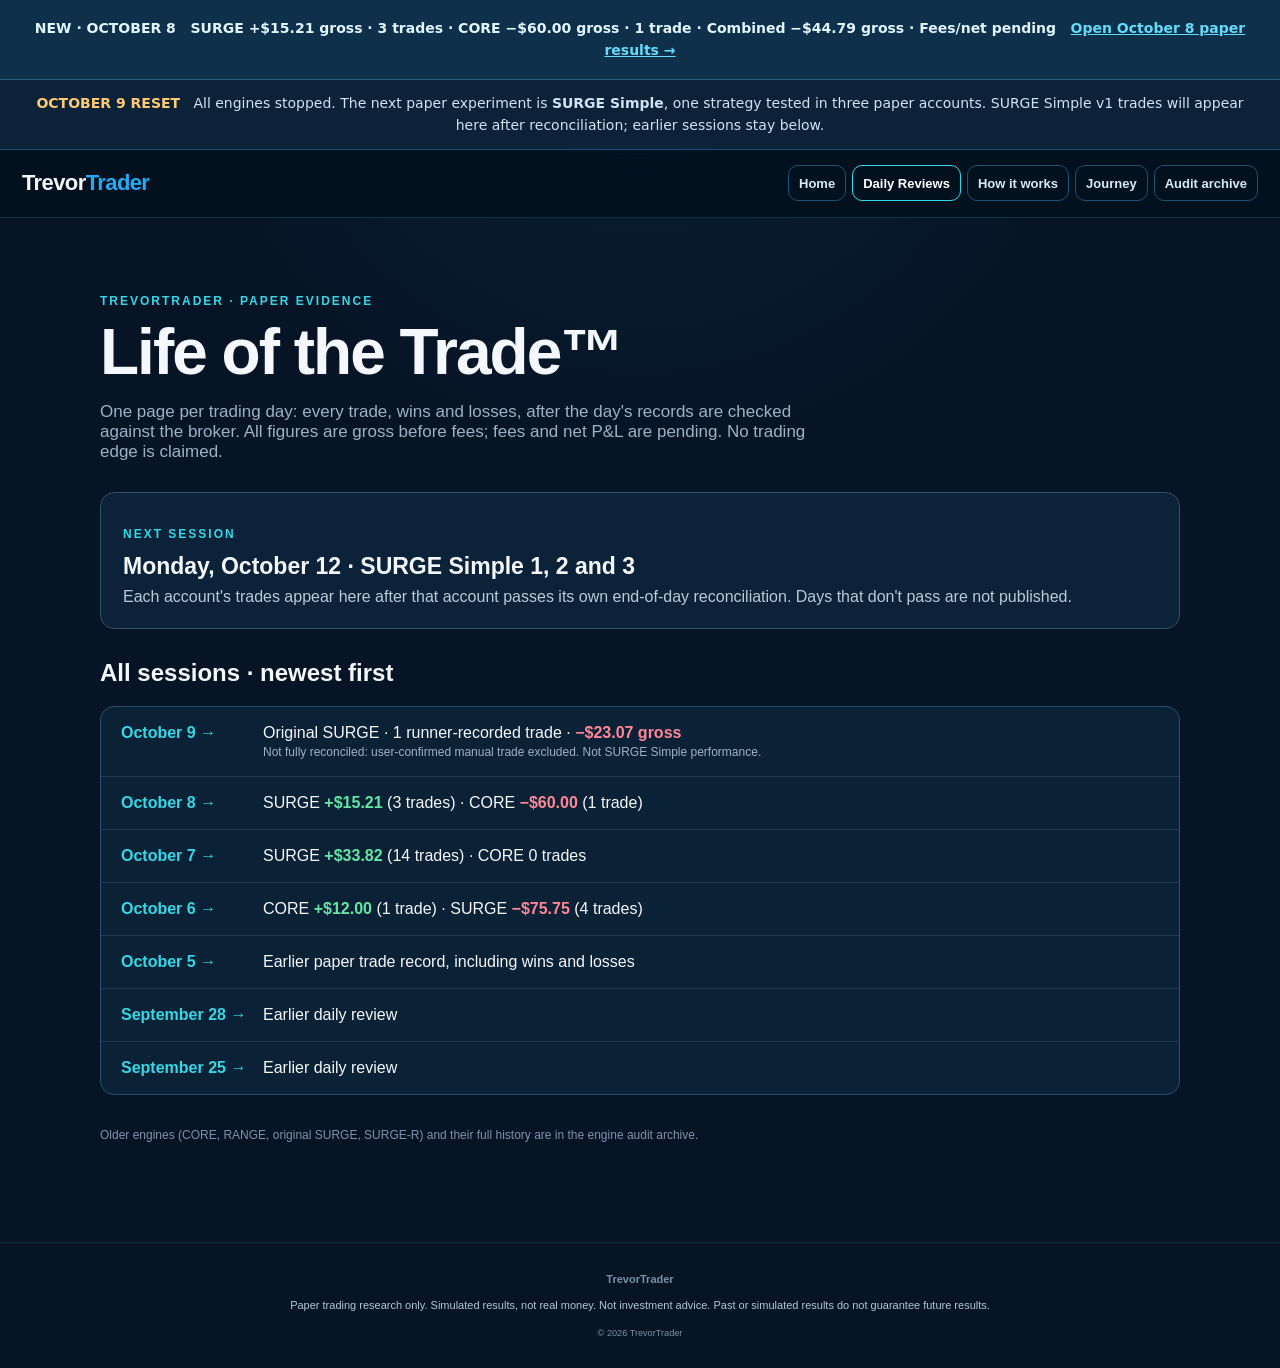
==== commit 4707cd50: "Standardize Life of the Trade navigation and disclaimer" ====
--- a/daily-review/index.html
+++ b/daily-review/index.html
@@ -464,18 +464,11 @@
  .hero-life{grid-template-columns:minmax(0,1fr);gap:20px}
  .hero-life .engine-stack{width:min(100%,360px)}
 }
-</style><style id="slogan-branding">.engine-story-tagline{display:inline-block;font-size:14px;font-weight:500;letter-spacing:0;color:#bfd1e1;margin-top:8px}.engine-story-tagline sup{font-size:9px}</style><style id="stop-outcome-stats">.metric .loss{color:#ff9aa6}</style><style>.dr-next{margin:30px 0;padding:22px;border:1px solid #31516a;border-radius:14px;background:#0b2238}.dr-next h2{margin:4px 0 8px;font-size:23px}.dr-next p:last-child{margin:0;color:#b8cbd9}.dr-list{list-style:none;padding:0;margin:15px 0 30px;border:1px solid #245170;border-radius:14px;background:#0b2135;overflow:hidden}.dr-list li{display:flex;flex-wrap:wrap;gap:12px;padding:17px 20px;border-bottom:1px solid #1d3a52}.dr-list li:last-child{border-bottom:0}.dr-list a{color:#36d7e7;font-weight:800;min-width:130px}.dr-list span{flex:1 1 240px}.dr-list small{display:block;color:#9eb1c5;font-size:12px;margin-top:3px}.gain{color:#63e6a6}.loss{color:#ff8798}.eyebrow{color:#36d7e7;font-size:12px;font-weight:800;letter-spacing:2px}.wrap{max-width:1080px}</style></head>
+</style><style id="slogan-branding">.engine-story-tagline{display:inline-block;font-size:14px;font-weight:500;letter-spacing:0;color:#bfd1e1;margin-top:8px}.engine-story-tagline sup{font-size:9px}</style><style id="stop-outcome-stats">.metric .loss{color:#ff9aa6}</style><style>.dr-next{margin:30px 0;padding:22px;border:1px solid #31516a;border-radius:14px;background:#0b2238}.dr-next h2{margin:4px 0 8px;font-size:23px}.dr-next p:last-child{margin:0;color:#b8cbd9}.dr-list{list-style:none;padding:0;margin:15px 0 30px;border:1px solid #245170;border-radius:14px;background:#0b2135;overflow:hidden}.dr-list li{display:flex;flex-wrap:wrap;gap:12px;padding:17px 20px;border-bottom:1px solid #1d3a52}.dr-list li:last-child{border-bottom:0}.dr-list a{color:#36d7e7;font-weight:800;min-width:130px}.dr-list span{flex:1 1 240px}.dr-list small{display:block;color:#9eb1c5;font-size:12px;margin-top:3px}.gain{color:#63e6a6}.loss{color:#ff8798}.eyebrow{color:#36d7e7;font-size:12px;font-weight:800;letter-spacing:2px}.wrap{max-width:1080px}</style><style id="tt-nav">.topbar{height:auto;min-height:68px;padding:12px 22px;flex-wrap:wrap}.topbar .nav{display:flex!important;flex-wrap:wrap;gap:6px;margin-left:auto}.topbar .nav a{min-height:36px;padding:7px 10px;white-space:nowrap}.topbar .nav a[aria-current="page"]{color:#fff;border-color:#36d7e7}footer p{max-width:850px;margin:12px auto;color:#b3c7d5;line-height:1.6}@media(max-width:760px){.topbar .nav{margin:0;width:100%;gap:4px}.topbar .nav a{font-size:11px;padding:6px 8px}}@media(max-width:390px){.topbar{padding:10px 12px}}</style></head>
 <body>
 <div style="padding:17px 20px;text-align:center;background:#0e304a;border-bottom:1px solid #285f7d;color:#e1f6ff;font:600 14px/1.6 system-ui,sans-serif"><strong>NEW · OCTOBER 8</strong> &nbsp; SURGE +$15.21 gross · 3 trades · CORE −$60.00 gross · 1 trade · Combined −$44.79 gross · Fees/net pending &nbsp; <a style="color:#65dbfa;text-decoration:underline" href="2026-10-08/">Open October 8 paper results →</a></div>
 <div style="padding:12px 20px;text-align:center;background:#0b2238;border-bottom:1px solid #1f4f78;color:#cfe3f1;font:500 14px/1.6 system-ui,sans-serif"><strong style="color:#ffca75">OCTOBER 9 RESET</strong> &nbsp; All engines stopped. The next paper experiment is <strong>SURGE Simple</strong>, one strategy tested in three paper accounts. SURGE Simple v1 trades will appear here after reconciliation; earlier sessions stay below.</div>
-<header class="topbar">
-<a class="brand" href="../">
-    Trevor<span>Trader</span>
-</a>
-<nav aria-label="Daily Review navigation" class="nav">
-<a href="../">Home</a>
-</nav>
-</header>
+<header class="topbar"><a class="brand" href="../">Trevor<span>Trader</span></a><nav class="nav" aria-label="Main navigation"><a href="../">Home</a><a href="./" aria-current="page">Daily Reviews</a><a href="../#strategies">How it works</a><a href="../#journey">Journey</a><a href="engine-audit/">Audit archive</a></nav></header>
 <main class="wrap">
 <p class="eyebrow">TREVORTRADER · PAPER EVIDENCE</p><h1>Life of the Trade™</h1><p class="intro">One page per trading day: every trade, wins and losses, after the day's records are checked against the broker. All figures are gross before fees; fees and net P&amp;L are pending. No trading edge is claimed.</p>
 <section class="dr-next"><p class="eyebrow">NEXT SESSION</p><h2>Monday, October 12 · SURGE Simple 1, 2 and 3</h2><p>Each account's trades appear here after that account passes its own end-of-day reconciliation. Days that don't pass are not published.</p></section>
@@ -489,9 +482,7 @@
 <li><a href="2026-09-25/">September 25 →</a><span>Earlier daily review</span></li>
 </ul><p class="preview-note">Older engines (CORE, RANGE, original SURGE, SURGE-R) and their full history are in the <a href="engine-audit/">engine audit archive</a>.</p>
 </main>
-<footer>
-  TrevorTrader • Paper trading research and validation • 2026
-</footer>
+<footer><strong>TrevorTrader</strong><p>Paper trading research only. Simulated results, not real money. Not investment advice. Past or simulated results do not guarantee future results.</p><small>© 2026 TrevorTrader</small></footer>
 <!-- published: 2026-10-05 | actual paper trade stories -->
 </body>
 </html>
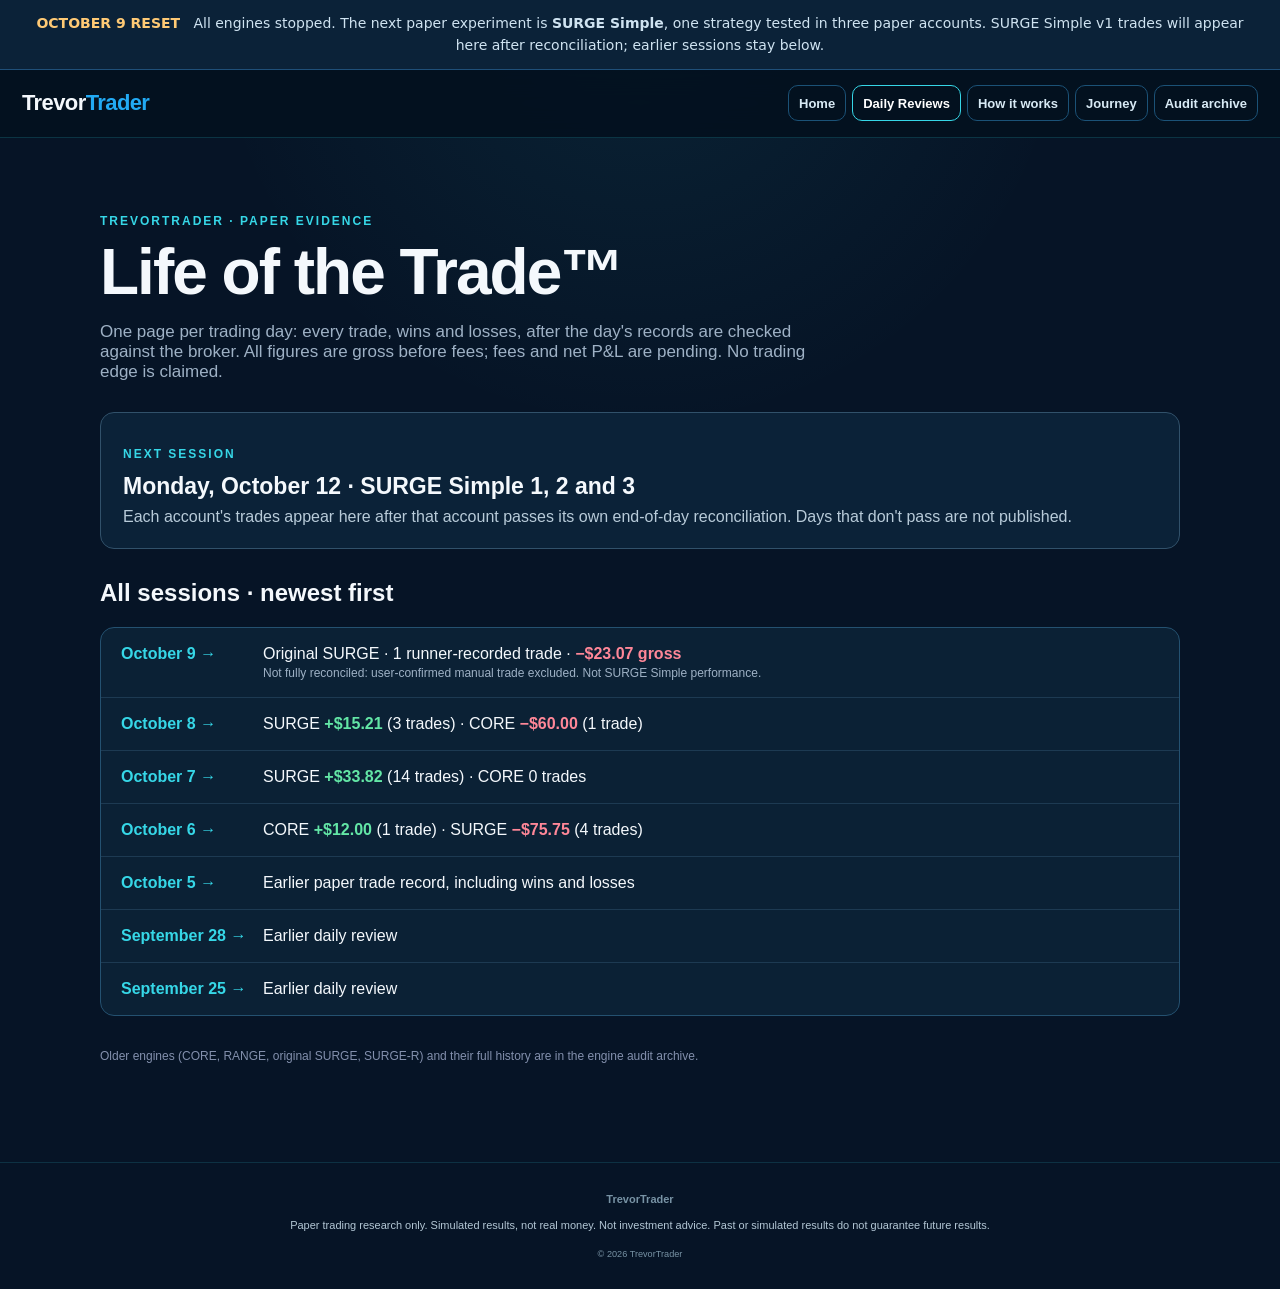
==== commit 124b0f8d: "Remove obsolete October 8 banner from Life of the Trade" ====
--- a/daily-review/index.html
+++ b/daily-review/index.html
@@ -6,7 +6,7 @@
 <meta content="width=device-width,initial-scale=1,viewport-fit=cover" name="viewport"/>
 <meta content="#061426" name="theme-color"/>
 <meta content="Every TrevorTrader paper trading session, newest first: trades, wins and losses, gross before fees." name="description"/>
-<title>TrevorTrader | Life of the Trade</title>
+<title>Life of the Trade | TrevorTrader</title>
 <style>
 :root {
   --bg:#061426;
@@ -464,9 +464,9 @@
  .hero-life{grid-template-columns:minmax(0,1fr);gap:20px}
  .hero-life .engine-stack{width:min(100%,360px)}
 }
-</style><style id="slogan-branding">.engine-story-tagline{display:inline-block;font-size:14px;font-weight:500;letter-spacing:0;color:#bfd1e1;margin-top:8px}.engine-story-tagline sup{font-size:9px}</style><style id="stop-outcome-stats">.metric .loss{color:#ff9aa6}</style><style>.dr-next{margin:30px 0;padding:22px;border:1px solid #31516a;border-radius:14px;background:#0b2238}.dr-next h2{margin:4px 0 8px;font-size:23px}.dr-next p:last-child{margin:0;color:#b8cbd9}.dr-list{list-style:none;padding:0;margin:15px 0 30px;border:1px solid #245170;border-radius:14px;background:#0b2135;overflow:hidden}.dr-list li{display:flex;flex-wrap:wrap;gap:12px;padding:17px 20px;border-bottom:1px solid #1d3a52}.dr-list li:last-child{border-bottom:0}.dr-list a{color:#36d7e7;font-weight:800;min-width:130px}.dr-list span{flex:1 1 240px}.dr-list small{display:block;color:#9eb1c5;font-size:12px;margin-top:3px}.gain{color:#63e6a6}.loss{color:#ff8798}.eyebrow{color:#36d7e7;font-size:12px;font-weight:800;letter-spacing:2px}.wrap{max-width:1080px}</style><style id="tt-nav">.topbar{height:auto;min-height:68px;padding:12px 22px;flex-wrap:wrap}.topbar .nav{display:flex!important;flex-wrap:wrap;gap:6px;margin-left:auto}.topbar .nav a{min-height:36px;padding:7px 10px;white-space:nowrap}.topbar .nav a[aria-current="page"]{color:#fff;border-color:#36d7e7}footer p{max-width:850px;margin:12px auto;color:#b3c7d5;line-height:1.6}@media(max-width:760px){.topbar .nav{margin:0;width:100%;gap:4px}.topbar .nav a{font-size:11px;padding:6px 8px}}@media(max-width:390px){.topbar{padding:10px 12px}}</style></head>
+</style><style id="slogan-branding">.engine-story-tagline{display:inline-block;font-size:14px;font-weight:500;letter-spacing:0;color:#bfd1e1;margin-top:8px}.engine-story-tagline sup{font-size:9px}</style><style id="stop-outcome-stats">.metric .loss{color:#ff9aa6}</style><style>.dr-next{margin:30px 0;padding:22px;border:1px solid #31516a;border-radius:14px;background:#0b2238}.dr-next h2{margin:4px 0 8px;font-size:23px}.dr-next p:last-child{margin:0;color:#b8cbd9}.dr-list{list-style:none;padding:0;margin:15px 0 30px;border:1px solid #245170;border-radius:14px;background:#0b2135;overflow:hidden}.dr-list li{display:flex;flex-wrap:wrap;gap:12px;padding:17px 20px;border-bottom:1px solid #1d3a52}.dr-list li:last-child{border-bottom:0}.dr-list a{color:#36d7e7;font-weight:800;min-width:130px}.dr-list span{flex:1 1 240px}.dr-list small{display:block;color:#9eb1c5;font-size:12px;margin-top:3px}.gain{color:#63e6a6}.loss{color:#ff8798}.eyebrow{color:#36d7e7;font-size:12px;font-weight:800;letter-spacing:2px}.wrap{max-width:1080px}</style><style id="tt-nav">.topbar{height:auto;min-height:68px;padding:12px 22px;flex-wrap:wrap}.topbar .nav{display:flex!important;flex-wrap:wrap;gap:6px;margin-left:auto}.topbar .nav a{min-height:36px;padding:7px 10px;white-space:nowrap}.topbar .nav a[aria-current="page"]{color:#fff;border-color:#36d7e7}footer p{max-width:850px;margin:12px auto;color:#b3c7d5;line-height:1.6}@media(max-width:760px){.topbar .nav{margin:0;width:100%;gap:4px}.topbar .nav a{font-size:11px;padding:6px 8px}}@media(max-width:390px){.topbar{padding:10px 12px}}</style><link rel="icon" type="image/svg+xml" href="../favicon.svg"><meta property="og:type" content="website"><meta property="og:title" content="Life of the Trade | TrevorTrader"><meta property="og:description" content="Daily paper trading reviews, verified trades, wins, losses and evidence limitations."><meta property="og:image" content="https://trevortrader.com/assets/trevortrader-ai-bot-v1.png"></head>
 <body>
-<div style="padding:17px 20px;text-align:center;background:#0e304a;border-bottom:1px solid #285f7d;color:#e1f6ff;font:600 14px/1.6 system-ui,sans-serif"><strong>NEW · OCTOBER 8</strong> &nbsp; SURGE +$15.21 gross · 3 trades · CORE −$60.00 gross · 1 trade · Combined −$44.79 gross · Fees/net pending &nbsp; <a style="color:#65dbfa;text-decoration:underline" href="2026-10-08/">Open October 8 paper results →</a></div>
+
 <div style="padding:12px 20px;text-align:center;background:#0b2238;border-bottom:1px solid #1f4f78;color:#cfe3f1;font:500 14px/1.6 system-ui,sans-serif"><strong style="color:#ffca75">OCTOBER 9 RESET</strong> &nbsp; All engines stopped. The next paper experiment is <strong>SURGE Simple</strong>, one strategy tested in three paper accounts. SURGE Simple v1 trades will appear here after reconciliation; earlier sessions stay below.</div>
 <header class="topbar"><a class="brand" href="../">Trevor<span>Trader</span></a><nav class="nav" aria-label="Main navigation"><a href="../">Home</a><a href="./" aria-current="page">Daily Reviews</a><a href="../#strategies">How it works</a><a href="../#journey">Journey</a><a href="engine-audit/">Audit archive</a></nav></header>
 <main class="wrap">
